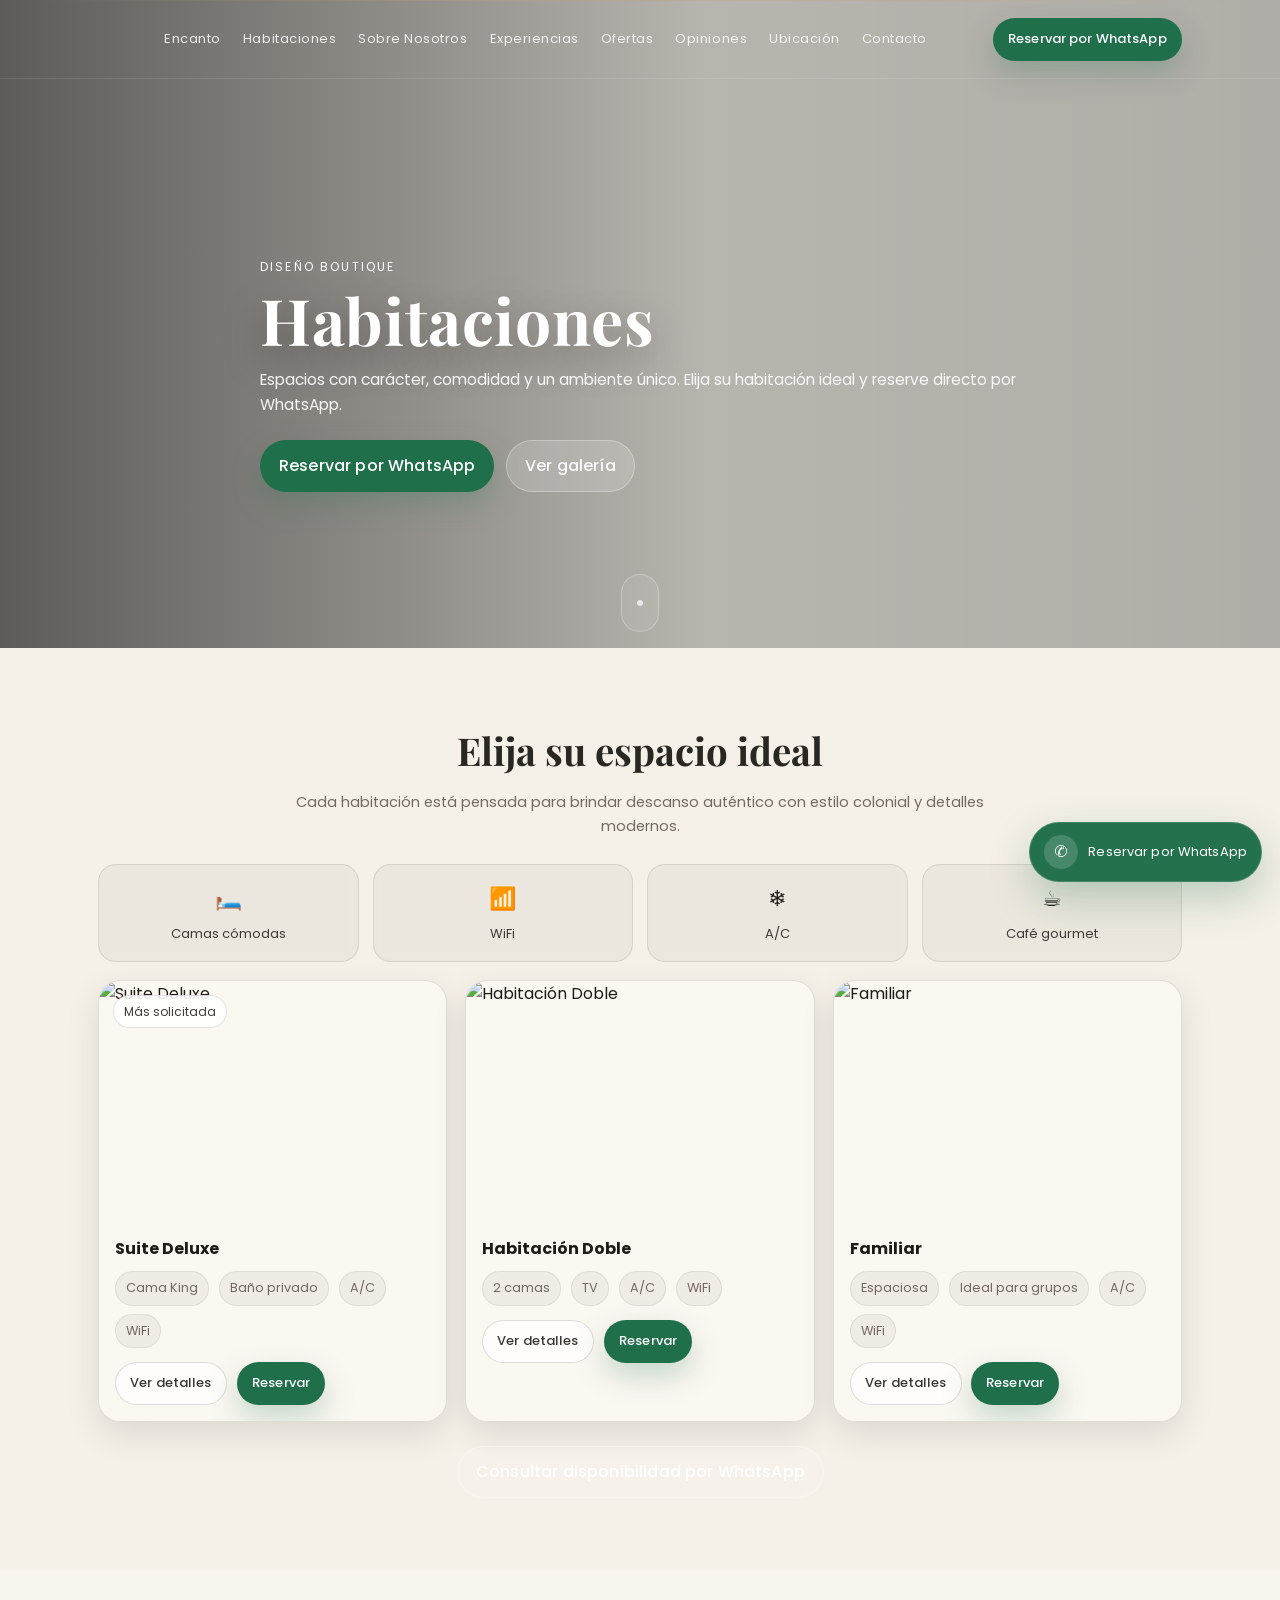
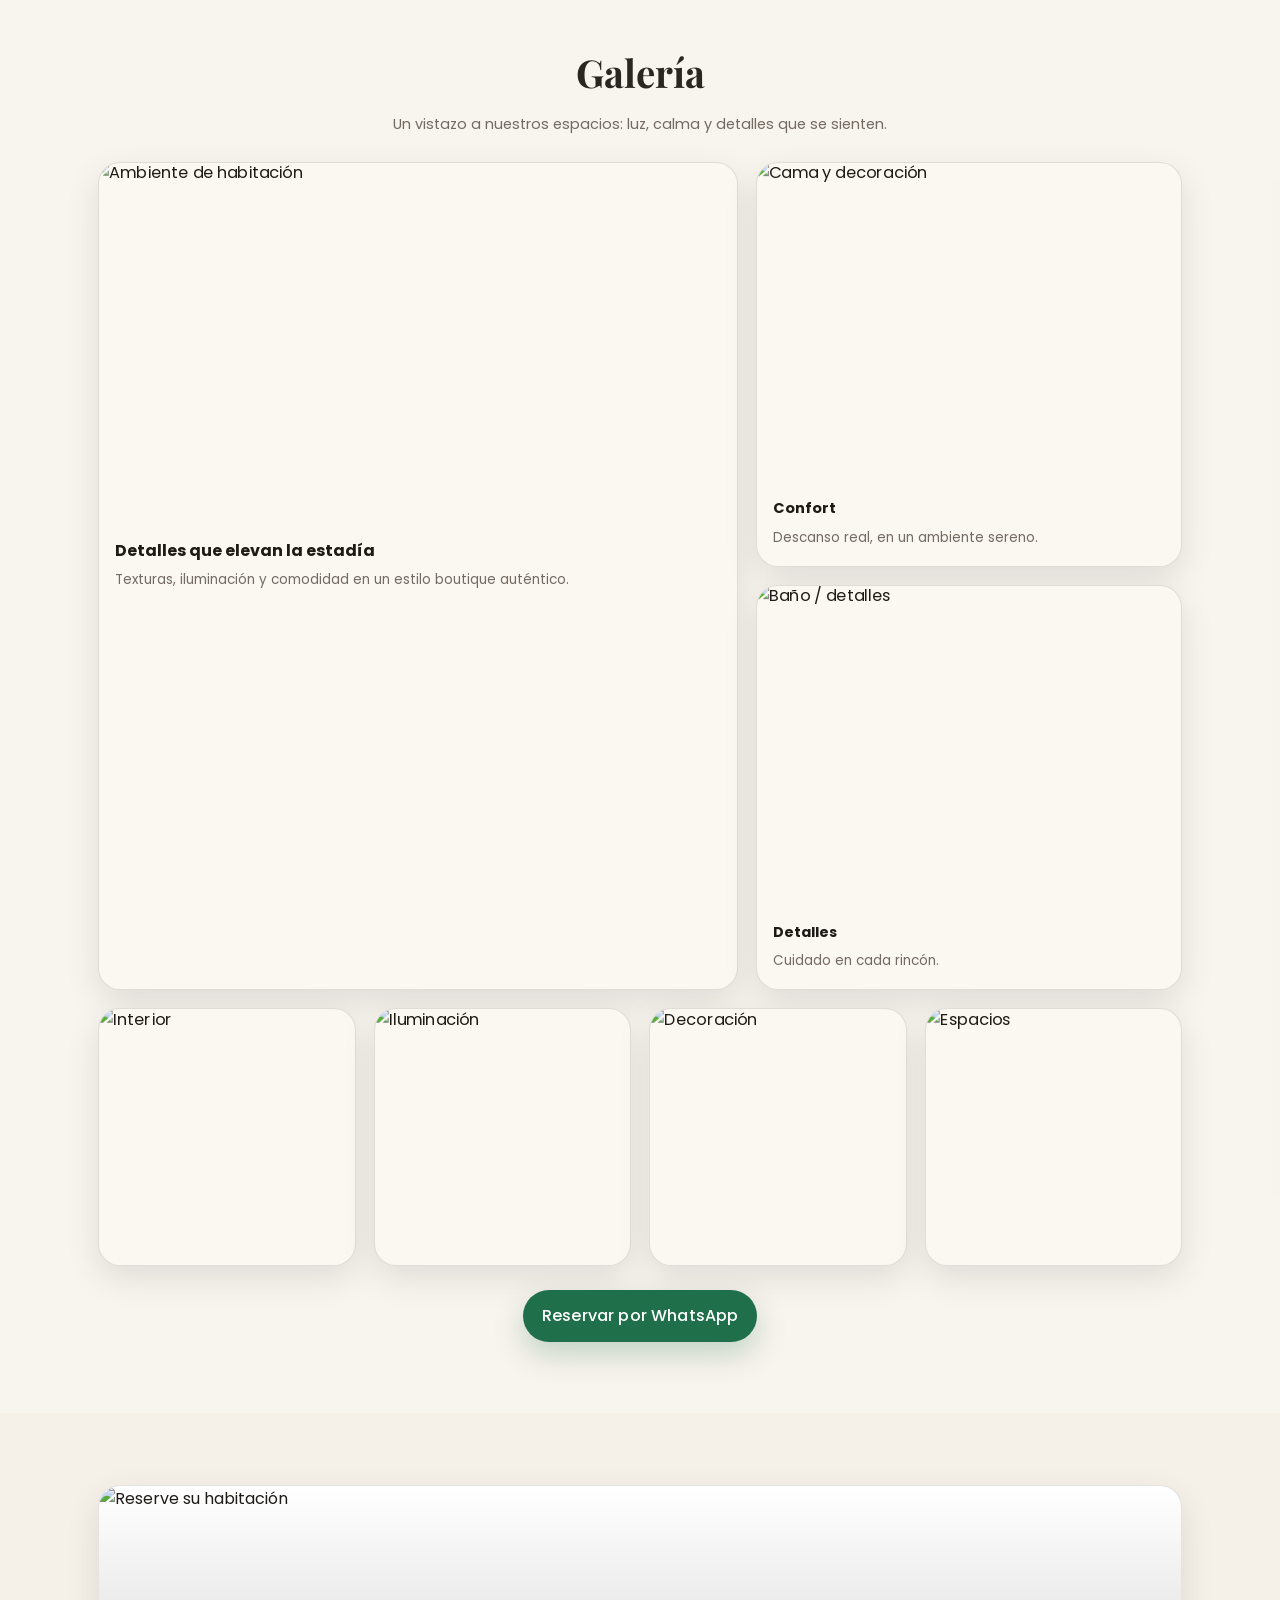
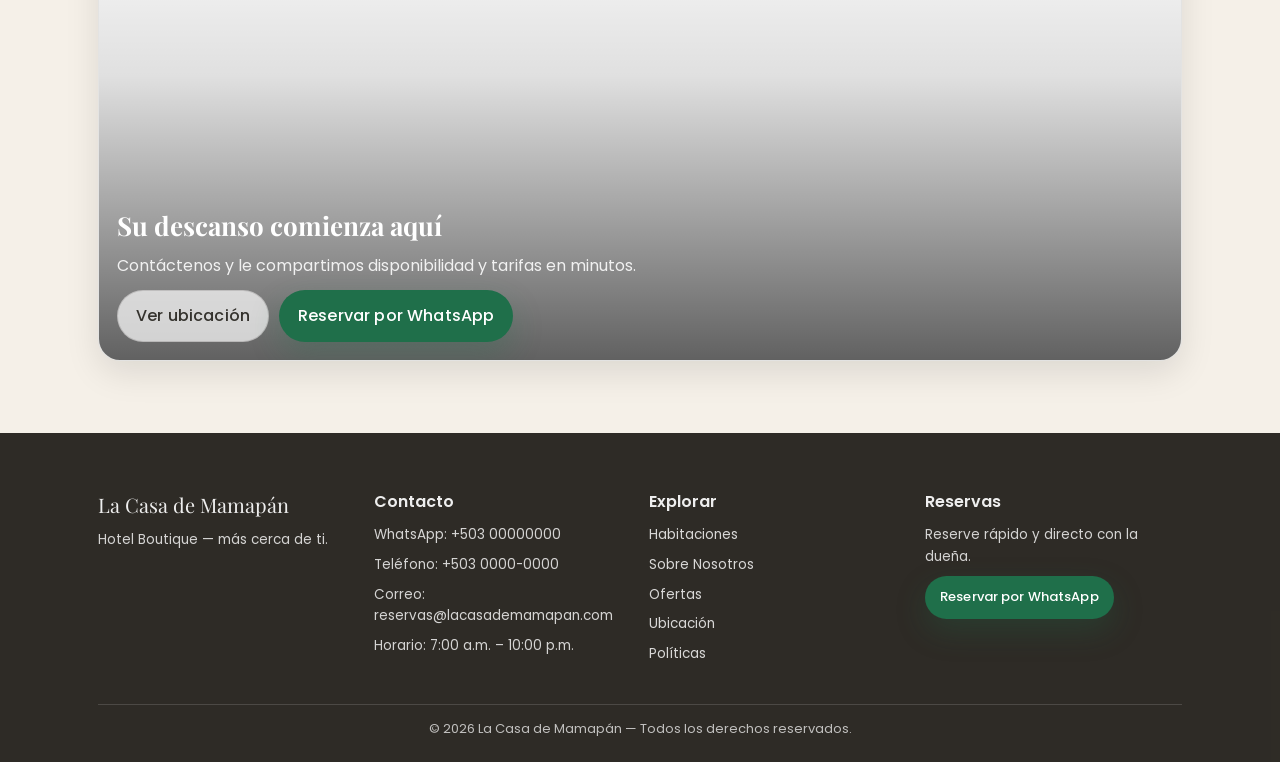
==== habitaciones.html @ 1a0cc0a5 "Add files via upload" ====
<!doctype html>
<html lang="es">
<head>
  <meta charset="UTF-8" />
  <meta name="viewport" content="width=device-width, initial-scale=1" />
  <meta name="theme-color" content="#F5F0E8" />

  <title>Habitaciones | La Casa de Mamapán</title>
  <meta name="description" content="Conozca nuestras habitaciones — diseño boutique, confort y estilo colonial en Ahuachapán. Reserve por WhatsApp." />

  <!-- Open Graph -->
  <meta property="og:title" content="Habitaciones | La Casa de Mamapán" />
  <meta property="og:description" content="Habitaciones boutique — confort, elegancia y calidez." />
  <meta property="og:image" content="assets/habitaciones/hero/rooms_hero_poster.webp" />

  <link rel="icon" href="assets/brand/brand_favicon.png" />
  <link rel="preconnect" href="https://fonts.googleapis.com" />
  <link rel="preconnect" href="https://fonts.gstatic.com" crossorigin />

  <link href="https://fonts.googleapis.com/css2?family=Playfair+Display:wght@500;600;700&family=Poppins:wght@300;400;500;600&display=swap" rel="stylesheet">
  <link rel="stylesheet" href="styles.css" />
</head>

<body>
  <div class="topline" aria-hidden="true"></div>

  <!-- Header -->
  <header class="header header--solid" id="siteHeader">
    <div class="container header__inner">
      <a class="brand" href="index.html#top" aria-label="Ir al inicio">
        <img src="assets/brand/Logo La casa de mamapán.jpg.jpeg" alt="La Casa de Mamapán" class="brand__logo brand__logo--dark" />
      </a>

      <nav class="nav" id="nav">
        <a href="index.html#encanto" class="nav__link">Encanto</a>
        <a href="habitaciones.html" class="nav__link">Habitaciones</a>
        <a href="nosotros.html" class="nav__link">Sobre Nosotros</a>
        <a href="index.html#experiencias" class="nav__link">Experiencias</a>
        <a href="index.html#ofertas" class="nav__link">Ofertas</a>
        <a href="index.html#opiniones" class="nav__link">Opiniones</a>
        <a href="index.html#ubicacion" class="nav__link">Ubicación</a>
        <a href="index.html#contacto" class="nav__link">Contacto</a>
      </nav>

      <div class="header__actions">
        <button class="iconbtn" id="menuBtn" aria-label="Abrir menú" aria-expanded="false" aria-controls="mobileMenu">
          <span></span><span></span><span></span>
        </button>

        <a class="btn btn--primary btn--sm header__cta" href="#" data-wa-context="Reserva desde Habitaciones">
          Reservar por WhatsApp
        </a>
      </div>
    </div>

    <!-- Mobile -->
    <div class="mobile" id="mobileMenu" aria-hidden="true">
      <div class="mobile__panel">
        <a href="index.html#encanto" class="mobile__link">Encanto</a>
        <a href="habitaciones.html" class="mobile__link">Habitaciones</a>
        <a href="nosotros.html" class="mobile__link">Sobre Nosotros</a>
        <a href="index.html#experiencias" class="mobile__link">Experiencias</a>
        <a href="index.html#ofertas" class="mobile__link">Ofertas</a>
        <a href="index.html#opiniones" class="mobile__link">Opiniones</a>
        <a href="index.html#ubicacion" class="mobile__link">Ubicación</a>
        <a href="index.html#contacto" class="mobile__link">Contacto</a>

        <a class="btn btn--primary mobile__cta" href="#" data-wa-context="Reserva desde menú móvil (Habitaciones)">
          Reservar por WhatsApp
        </a>
      </div>
    </div>
  </header>

  <main>
    <!-- HERO -->
    <section class="hero" style="min-height: 72vh; padding-top: 78px;">
      <div class="hero__media">
        <video class="hero__video" autoplay muted loop playsinline poster="assets/habitaciones/hero/rooms_hero_poster.webp">
          <source src="assets/habitaciones/hero/rooms_hero_video.mp4" type="video/mp4" />
        </video>
        <div class="hero__overlay"></div>
      </div>

      <div class="container hero__content">
        <p class="hero__eyebrow reveal">Diseño boutique</p>
        <h1 class="hero__title reveal" style="transition-delay:.06s">Habitaciones</h1>
        <p class="hero__subtitle reveal" style="transition-delay:.12s; max-width: 760px;">
          Espacios con carácter, comodidad y un ambiente único. Elija su habitación ideal y reserve directo por WhatsApp.
        </p>

        <div class="hero__cta reveal" style="transition-delay:.18s">
          <a class="btn btn--primary" href="#listado" data-wa-context="Reserva desde Hero (Habitaciones)">
            Reservar por WhatsApp
          </a>
          <a class="btn btn--ghost" href="#galeria">
            Ver galería
          </a>
        </div>
      </div>

      <a class="hero__scroll" href="#listado" aria-label="Bajar a listado">
        <span></span>
      </a>
    </section>

    <!-- RESUMEN + AMENITIES -->
    <section class="section" id="listado">
      <div class="container">
        <header class="section__head">
          <h2 class="section__title reveal">Elija su espacio ideal</h2>
          <p class="section__subtitle reveal" style="transition-delay:.06s;">
            Cada habitación está pensada para brindar descanso auténtico con estilo colonial y detalles modernos.
          </p>
        </header>

        <div class="icons reveal" style="transition-delay:.12s; grid-template-columns: repeat(4, minmax(0,1fr));">
          <div class="iconcard" style="background: rgba(30,27,22,.04); border-color: rgba(30,27,22,.10);">
            <div class="iconcard__icon">🛏️</div>
            <div class="iconcard__label" style="color: rgba(30,27,22,.85);">Camas cómodas</div>
          </div>
          <div class="iconcard" style="background: rgba(30,27,22,.04); border-color: rgba(30,27,22,.10);">
            <div class="iconcard__icon">📶</div>
            <div class="iconcard__label" style="color: rgba(30,27,22,.85);">WiFi</div>
          </div>
          <div class="iconcard" style="background: rgba(30,27,22,.04); border-color: rgba(30,27,22,.10);">
            <div class="iconcard__icon">❄️</div>
            <div class="iconcard__label" style="color: rgba(30,27,22,.85);">A/C</div>
          </div>
          <div class="iconcard" style="background: rgba(30,27,22,.04); border-color: rgba(30,27,22,.10);">
            <div class="iconcard__icon">☕</div>
            <div class="iconcard__label" style="color: rgba(30,27,22,.85);">Café gourmet</div>
          </div>
        </div>

        <!-- Cards de habitaciones -->
        <div class="grid grid--3" style="margin-top:18px;">
          <article class="room reveal">
            <div class="room__media">
              <img src="assets/habitaciones/rooms/suite_deluxe_cover.webp" alt="Suite Deluxe" loading="lazy" />
              <span class="badge">Más solicitada</span>
            </div>
            <div class="room__body">
              <h3 class="room__title">Suite Deluxe</h3>
              <ul class="room__meta">
                <li>Cama King</li>
                <li>Baño privado</li>
                <li>A/C</li>
                <li>WiFi</li>
              </ul>
              <div class="room__actions">
                <a class="btn btn--outline btn--sm" href="habitacion-suite.html">Ver detalles</a>
                <a class="btn btn--primary btn--sm" href="#"
                   data-wa-room="Suite Deluxe"
                   data-wa-context="Reserva Suite Deluxe desde Habitaciones">
                  Reservar
                </a>
              </div>
            </div>
          </article>

          <article class="room reveal" style="transition-delay:.06s;">
            <div class="room__media">
              <img src="assets/habitaciones/rooms/habitacion_doble_cover.webp" alt="Habitación Doble" loading="lazy" />
            </div>
            <div class="room__body">
              <h3 class="room__title">Habitación Doble</h3>
              <ul class="room__meta">
                <li>2 camas</li>
                <li>TV</li>
                <li>A/C</li>
                <li>WiFi</li>
              </ul>
              <div class="room__actions">
                <a class="btn btn--outline btn--sm" href="habitacion-doble.html">Ver detalles</a>
                <a class="btn btn--primary btn--sm" href="#"
                   data-wa-room="Habitación Doble"
                   data-wa-context="Reserva Habitación Doble desde Habitaciones">
                  Reservar
                </a>
              </div>
            </div>
          </article>

          <article class="room reveal" style="transition-delay:.12s;">
            <div class="room__media">
              <img src="assets/habitaciones/rooms/familiar_cover.webp" alt="Familiar" loading="lazy" />
            </div>
            <div class="room__body">
              <h3 class="room__title">Familiar</h3>
              <ul class="room__meta">
                <li>Espaciosa</li>
                <li>Ideal para grupos</li>
                <li>A/C</li>
                <li>WiFi</li>
              </ul>
              <div class="room__actions">
                <a class="btn btn--outline btn--sm" href="habitacion-familiar.html">Ver detalles</a>
                <a class="btn btn--primary btn--sm" href="#"
                   data-wa-room="Familiar"
                   data-wa-context="Reserva Familiar desde Habitaciones">
                  Reservar
                </a>
              </div>
            </div>
          </article>
        </div>

        <div class="center mt-24 reveal">
          <a class="btn btn--ghost" href="#" data-wa-context="Consulta general de habitaciones">
            Consultar disponibilidad por WhatsApp
          </a>
        </div>
      </div>
    </section>

    <!-- GALERÍA PREMIUM (grid editorial) -->
    <section class="section section--soft" id="galeria">
      <div class="container">
        <header class="section__head">
          <h2 class="section__title reveal">Galería</h2>
          <p class="section__subtitle reveal" style="transition-delay:.06s;">
            Un vistazo a nuestros espacios: luz, calma y detalles que se sienten.
          </p>
        </header>

        <!-- Grid tipo editorial (sin tocar styles.css; inline) -->
        <div class="grid reveal" style="transition-delay:.12s; grid-template-columns: 1.2fr .8fr; gap: 18px;">
          <!-- Imagen grande -->
          <article class="card" style="box-shadow: var(--shadow2);">
            <div class="card__media" style="aspect-ratio: 16/9;">
              <img src="assets/habitaciones/gallery/rooms_gallery_01.webp" alt="Ambiente de habitación" loading="lazy" />
            </div>
            <div class="card__body">
              <h3 class="card__title" style="margin:0;">Detalles que elevan la estadía</h3>
              <p class="card__text" style="margin:6px 0 0;">
                Texturas, iluminación y comodidad en un estilo boutique auténtico.
              </p>
            </div>
          </article>

          <!-- Columna derecha: 2 imágenes -->
          <div class="grid" style="grid-template-columns: 1fr; gap: 18px;">
            <article class="card" style="box-shadow: var(--shadow2);">
              <div class="card__media" style="aspect-ratio: 4/3;">
                <img src="assets/habitaciones/gallery/rooms_gallery_02.webp" alt="Cama y decoración" loading="lazy" />
              </div>
              <div class="card__body">
                <h3 class="card__title" style="margin:0; font-size:14.5px;">Confort</h3>
                <p class="card__text" style="margin:6px 0 0;">Descanso real, en un ambiente sereno.</p>
              </div>
            </article>

            <article class="card" style="box-shadow: var(--shadow2);">
              <div class="card__media" style="aspect-ratio: 4/3;">
                <img src="assets/habitaciones/gallery/rooms_gallery_03.webp" alt="Baño / detalles" loading="lazy" />
              </div>
              <div class="card__body">
                <h3 class="card__title" style="margin:0; font-size:14.5px;">Detalles</h3>
                <p class="card__text" style="margin:6px 0 0;">Cuidado en cada rincón.</p>
              </div>
            </article>
          </div>
        </div>

        <!-- Segunda fila (4 imágenes) -->
        <div class="grid reveal" style="transition-delay:.18s; margin-top: 18px; grid-template-columns: repeat(4, minmax(0,1fr)); gap: 18px;">
          <article class="card" style="box-shadow: var(--shadow2);">
            <div class="card__media" style="aspect-ratio: 1/1;">
              <img src="assets/habitaciones/gallery/rooms_gallery_04.webp" alt="Interior" loading="lazy" />
            </div>
          </article>
          <article class="card" style="box-shadow: var(--shadow2);">
            <div class="card__media" style="aspect-ratio: 1/1;">
              <img src="assets/habitaciones/gallery/rooms_gallery_05.webp" alt="Iluminación" loading="lazy" />
            </div>
          </article>
          <article class="card" style="box-shadow: var(--shadow2);">
            <div class="card__media" style="aspect-ratio: 1/1;">
              <img src="assets/habitaciones/gallery/rooms_gallery_06.webp" alt="Decoración" loading="lazy" />
            </div>
          </article>
          <article class="card" style="box-shadow: var(--shadow2);">
            <div class="card__media" style="aspect-ratio: 1/1;">
              <img src="assets/habitaciones/gallery/rooms_gallery_07.webp" alt="Espacios" loading="lazy" />
            </div>
          </article>
        </div>

        <div class="center mt-24 reveal">
          <a class="btn btn--primary" href="#" data-wa-context="Reserva desde Galería Habitaciones">
            Reservar por WhatsApp
          </a>
        </div>
      </div>
    </section>

    <!-- CTA final (banner estilo offer) -->
    <section class="section" id="cta">
      <div class="container">
        <div class="offer reveal">
          <div class="offer__media" style="aspect-ratio: 16/7;">
            <img src="assets/habitaciones/banner/rooms_cta_banner.webp" alt="Reserve su habitación" loading="lazy" />
          </div>
          <div class="offer__content">
            <h3 class="offer__title">Su descanso comienza aquí</h3>
            <p class="offer__text">Contáctenos y le compartimos disponibilidad y tarifas en minutos.</p>
            <div class="offer__actions">
              <a class="btn btn--outline" href="index.html#ubicacion">Ver ubicación</a>
              <a class="btn btn--primary" href="#" data-wa-context="Reserva desde CTA final Habitaciones">
                Reservar por WhatsApp
              </a>
            </div>
          </div>
        </div>
      </div>
    </section>

    <!-- Footer -->
    <section class="section section--footer" id="contacto">
      <div class="container footer">
        <div class="footer__col">
          <div class="footer__brand">La Casa de Mamapán</div>
          <p class="footer__text">Hotel Boutique — más cerca de ti.</p>
        </div>

        <div class="footer__col">
          <div class="footer__title">Contacto</div>
          <p class="footer__text">WhatsApp: <span class="mono" id="waDisplay">+503 0000-0000</span></p>
          <p class="footer__text">Teléfono: <span class="mono">+503 0000-0000</span></p>
          <p class="footer__text">Correo: <span class="mono">reservas@lacasademamapan.com</span></p>
          <p class="footer__text">Horario: 7:00 a.m. – 10:00 p.m.</p>
        </div>

        <div class="footer__col">
          <div class="footer__title">Explorar</div>
          <a class="footer__link" href="habitaciones.html">Habitaciones</a>
          <a class="footer__link" href="nosotros.html">Sobre Nosotros</a>
          <a class="footer__link" href="index.html#ofertas">Ofertas</a>
          <a class="footer__link" href="index.html#ubicacion">Ubicación</a>
          <a class="footer__link" href="#">Políticas</a>
        </div>

        <div class="footer__col">
          <div class="footer__title">Reservas</div>
          <p class="footer__text">Reserve rápido y directo con la dueña.</p>
          <a class="btn btn--primary btn--sm" href="#" data-wa-context="Reserva desde Footer Habitaciones">Reservar por WhatsApp</a>
        </div>

        <div class="footer__bottom">
          <span>© <span id="year"></span> La Casa de Mamapán — Todos los derechos reservados.</span>
        </div>
      </div>
    </section>
  </main>

  <!-- Floating WhatsApp -->
  <a class="wa-float" href="#" id="waFloat" aria-label="Contactar por WhatsApp" data-wa-context="Botón flotante (Habitaciones)">
    <span class="wa-float__icon" aria-hidden="true">✆</span>
    <span class="wa-float__tip">Reservar por WhatsApp</span>
  </a>

  <script src="main.js" defer></script>
</body>
</html>
---- styles.css ----
:root{
  --ivory:#F5F0E8;
  --ink:#1E1B16;
  --muted:#6B6258;

  --green:#1F6F4A;
  --green2:#195C3E;

  --gold:#C8A46A;

  --card:#FBF8F2;
  --border: rgba(30,27,22,.12);

  --shadow: 0 18px 50px rgba(0,0,0,.12);
  --shadow2: 0 12px 34px rgba(0,0,0,.10);

  --radius:18px;
  --radius2:22px;

  --container: 1120px;
}

*{box-sizing:border-box}
html{scroll-behavior:smooth}
body{
  margin:0;
  font-family:"Poppins", system-ui, -apple-system, Segoe UI, Roboto, Arial, sans-serif;
  color:var(--ink);
  background: var(--ivory);
  line-height:1.6;
}

img{max-width:100%; display:block}
a{color:inherit; text-decoration:none}
ul{margin:0; padding:0}
.mono{font-variant-numeric: tabular-nums}

.container{
  max-width: var(--container);
  padding: 0 18px;
  margin: 0 auto;
}

.topline{
  position:fixed; top:0; left:0; right:0;
  height:1px;
  background: linear-gradient(90deg, transparent, rgba(200,164,106,.7), transparent);
  z-index: 1000;
  opacity:.9;
}

/* Header */
.header{
  position:fixed;
  top:0; left:0; right:0;
  z-index: 999;
  transition: background .25s ease, box-shadow .25s ease, border-color .25s ease;
  border-bottom: 1px solid rgba(255,255,255,.10);
}
.header--solid{
  background: rgba(245,240,232,.92);
  backdrop-filter: blur(10px);
  border-bottom: 1px solid rgba(30,27,22,.10);
  box-shadow: 0 10px 34px rgba(0,0,0,.06);
}
.header__inner{
  height: 78px;
  display:flex;
  align-items:center;
  justify-content:space-between;
  gap: 14px;
}

.brand{display:flex; align-items:center; gap:10px}
.brand__logo{height:34px; width:auto}
.brand__logo--dark{display:none}
.header--solid .brand__logo--light{display:none}
.header--solid .brand__logo--dark{display:block}

.nav{
  display:flex;
  gap: 18px;
  align-items:center;
}
.nav__link{
  font-size: 13px;
  letter-spacing:.04em;
  color: rgba(255,255,255,.92);
  position:relative;
  padding: 8px 2px;
  transition: opacity .2s ease, color .2s ease;
  opacity:.92;
}
.header--solid .nav__link{color: rgba(30,27,22,.86)}
.nav__link:hover{opacity:1}
.nav__link::after{
  content:"";
  position:absolute;
  left:0; bottom:4px;
  height:1px; width:0%;
  background: rgba(200,164,106,.9);
  transition: width .22s ease;
}
.nav__link:hover::after{width:100%}

.header__actions{
  display:flex;
  align-items:center;
  gap: 10px;
}
.header__cta{display:inline-flex}
.iconbtn{
  width:44px; height:44px;
  border-radius: 12px;
  border: 1px solid rgba(255,255,255,.20);
  background: rgba(255,255,255,.10);
  display:none;
  cursor:pointer;
  position:relative;
}
.header--solid .iconbtn{
  border:1px solid rgba(30,27,22,.12);
  background: rgba(255,255,255,.60);
}
.iconbtn span{
  position:absolute; left:12px; right:12px;
  height:2px;
  background: rgba(255,255,255,.92);
  border-radius: 99px;
}
.header--solid .iconbtn span{background: rgba(30,27,22,.80)}
.iconbtn span:nth-child(1){top:14px}
.iconbtn span:nth-child(2){top:21px}
.iconbtn span:nth-child(3){top:28px}

/* Mobile menu */
.mobile{
  display:none;
}
.mobile--open{
  display:block;
}
.mobile__panel{
  background: rgba(245,240,232,.97);
  border-top: 1px solid rgba(30,27,22,.10);
  padding: 14px 18px 18px;
}
.mobile__link{
  display:block;
  padding: 12px 0;
  border-bottom: 1px solid rgba(30,27,22,.08);
  color: rgba(30,27,22,.88);
}
.mobile__cta{margin-top: 14px; width:100%; justify-content:center}

/* Buttons */
.btn{
  display:inline-flex;
  align-items:center;
  justify-content:center;
  gap:10px;
  border-radius: 999px;
  padding: 12px 18px;
  font-weight: 500;
  letter-spacing:.01em;
  border: 1px solid transparent;
  transition: transform .12s ease, background .18s ease, border-color .18s ease, box-shadow .18s ease, color .18s ease;
  cursor:pointer;
  user-select:none;
  will-change: transform;
}
.btn:active{transform: translateY(1px)}
.btn--sm{padding: 10px 14px; font-size: 13px}

.btn--primary{
  background: var(--green);
  color: #fff;
  box-shadow: 0 12px 30px rgba(31,111,74,.25);
}
.btn--primary:hover{background: var(--green2)}
.btn--ghost{
  background: rgba(255,255,255,.16);
  border-color: rgba(255,255,255,.30);
  color: rgba(255,255,255,.96);
}
.btn--ghost:hover{background: rgba(255,255,255,.22)}
.btn--ghost-light{
  background: rgba(255,255,255,.14);
  border-color: rgba(255,255,255,.26);
  color: rgba(255,255,255,.96);
}
.btn--outline{
  background: rgba(255,255,255,.70);
  border-color: rgba(30,27,22,.14);
  color: rgba(30,27,22,.88);
}
.btn--outline:hover{background: rgba(255,255,255,.86)}

/* Hero */
.hero{
  position:relative;
  min-height: 92vh;
  display:flex;
  align-items:center;
  padding-top: 78px;
  overflow:hidden;
}
.hero__media{
  position:absolute; inset:0;
}
.hero__video{
  width:100%;
  height:100%;
  object-fit:cover;
  filter:saturate(1.02) contrast(1.02);
}
.hero__overlay{
  position:absolute; inset:0;
  background: linear-gradient(90deg, rgba(0,0,0,.62), rgba(0,0,0,.25) 55%, rgba(0,0,0,.28));
}
.hero__content{
  position:relative;
  color:#fff;
  padding: 70px 0 48px;
}
.hero__eyebrow{
  margin:0 0 10px;
  letter-spacing:.18em;
  text-transform: uppercase;
  font-size: 12px;
  opacity:.92;
}
.hero__title{
  font-family: "Playfair Display", serif;
  margin:0 0 14px;
  font-size: clamp(40px, 5vw, 64px);
  letter-spacing:.01em;
  line-height:1.06;
  text-shadow: 0 14px 40px rgba(0,0,0,.35);
}
.hero__subtitle{
  margin:0 0 22px;
  font-size: 15.5px;
  max-width: 560px;
  color: rgba(255,255,255,.92);
}
.hero__cta{display:flex; gap: 12px; flex-wrap:wrap}

.hero__scroll{
  position:absolute;
  left: 50%;
  bottom: 16px;
  transform: translateX(-50%);
  width: 38px;
  height: 58px;
  border-radius: 999px;
  border: 1px solid rgba(255,255,255,.26);
  background: rgba(255,255,255,.08);
  display:grid;
  place-items:center;
}
.hero__scroll span{
  width: 6px; height: 6px;
  border-radius: 999px;
  background: rgba(255,255,255,.70);
  animation: dot 1.6s ease-in-out infinite;
}
@keyframes dot{
  0%{transform: translateY(-10px); opacity:.25}
  40%{opacity:1}
  100%{transform: translateY(10px); opacity:.25}
}

/* Sections */
.section{padding: 72px 0}
.section--soft{background: rgba(255,255,255,.24)}
.section__head{margin-bottom: 26px; text-align:center}
.section__title{
  font-family:"Playfair Display", serif;
  margin:0;
  font-size: clamp(28px, 3vw, 40px);
  color: rgba(30,27,22,.95);
}
.section__subtitle{
  margin: 10px auto 0;
  max-width: 720px;
  color: rgba(107,98,88,.95);
  font-size: 14.5px;
}
.section--image{
  position:relative;
  background: var(--bg) center/cover no-repeat;
}
.section__veil{
  position:absolute; inset:0;
  background: linear-gradient(90deg, rgba(0,0,0,.60), rgba(0,0,0,.30) 55%, rgba(0,0,0,.45));
}
.section--image .container{position:relative}
.section__head--onimage{margin-bottom: 22px}
.section__title--light{color: rgba(255,255,255,.96)}
.section__subtitle--light{color: rgba(255,255,255,.86)}

.grid{
  display:grid;
  gap: 18px;
}
.grid--3{grid-template-columns: repeat(3, minmax(0,1fr))}

/* Cards */
.card{
  background: var(--card);
  border: 1px solid var(--border);
  border-radius: var(--radius2);
  overflow:hidden;
  box-shadow: var(--shadow2);
  transition: transform .18s ease, box-shadow .18s ease;
}
.card:hover{
  transform: translateY(-3px);
  box-shadow: var(--shadow);
}
.card__media{aspect-ratio: 16/10; overflow:hidden}
.card__media img{width:100%; height:100%; object-fit:cover; transform: scale(1.02)}
.card__body{padding: 16px 16px 18px}
.card__title{margin: 2px 0 6px; font-size: 16px}
.card__text{margin:0 0 12px; color: rgba(107,98,88,.95); font-size: 13.5px}
.card__link{
  font-size: 13px;
  color: rgba(31,111,74,.95);
  display:inline-flex;
  gap:6px;
  align-items:center;
}
.card__link span{transition: transform .16s ease}
.card__link:hover span{transform: translateX(3px)}

/* Rooms */
.room{
  background: var(--card);
  border: 1px solid var(--border);
  border-radius: var(--radius2);
  overflow:hidden;
  box-shadow: var(--shadow2);
  transition: transform .18s ease, box-shadow .18s ease;
}
.room:hover{transform: translateY(-3px); box-shadow: var(--shadow)}
.room__media{position:relative; aspect-ratio: 16/11; overflow:hidden}
.room__media img{width:100%; height:100%; object-fit:cover}
.badge{
  position:absolute;
  top: 14px; left: 14px;
  background: rgba(255,255,255,.88);
  border: 1px solid rgba(30,27,22,.12);
  color: rgba(30,27,22,.86);
  padding: 6px 10px;
  border-radius: 999px;
  font-size: 12px;
}
.room__body{padding: 16px}
.room__title{
  margin: 0 0 10px;
  font-size: 16px;
}
.room__meta{
  list-style:none;
  display:flex;
  flex-wrap:wrap;
  gap: 8px 10px;
  margin-bottom: 14px;
  color: rgba(107,98,88,.95);
  font-size: 12.8px;
}
.room__meta li{
  background: rgba(30,27,22,.05);
  border: 1px solid rgba(30,27,22,.08);
  padding: 6px 10px;
  border-radius: 999px;
}
.room__actions{display:flex; gap:10px; flex-wrap:wrap}

/* Icons section */
.icons{
  display:grid;
  grid-template-columns: repeat(4, minmax(0,1fr));
  gap: 14px;
  margin-top: 18px;
}
.iconcard{
  background: rgba(255,255,255,.10);
  border: 1px solid rgba(255,255,255,.20);
  border-radius: 18px;
  padding: 16px 14px;
  text-align:center;
  backdrop-filter: blur(4px);
}
.iconcard__icon{font-size: 22px; margin-bottom: 8px}
.iconcard__label{color: rgba(255,255,255,.90); font-size: 13px}

/* Offer banner */
.offer{
  position:relative;
  border-radius: var(--radius2);
  overflow:hidden;
  border: 1px solid rgba(30,27,22,.12);
  box-shadow: var(--shadow2);
  background: #fff;
}
.offer__media{aspect-ratio: 16/6}
.offer__media img{width:100%; height:100%; object-fit:cover}
.offer__content{
  position:absolute;
  inset:0;
  display:flex;
  flex-direction:column;
  justify-content:flex-end;
  padding: 18px;
  background: linear-gradient(0deg, rgba(0,0,0,.62), rgba(0,0,0,.12) 60%, rgba(0,0,0,0));
}
.offer__title{
  margin:0 0 6px;
  color:#fff;
  font-family:"Playfair Display", serif;
  font-size: 26px;
}
.offer__text{margin:0 0 12px; color: rgba(255,255,255,.88); max-width: 560px}
.offer__actions{display:flex; gap:10px; flex-wrap:wrap}

/* Reviews */
.review{
  background: var(--card);
  border: 1px solid var(--border);
  border-radius: var(--radius2);
  padding: 16px;
  box-shadow: var(--shadow2);
}
.review__head{
  display:flex;
  gap: 12px;
  align-items:center;
  margin-bottom: 10px;
}
.review__avatar{
  width: 44px;
  height: 44px;
  border-radius: 999px;
  object-fit:cover;
  border: 1px solid rgba(30,27,22,.12);
}
.review__name{font-weight:600; font-size: 13.5px}
.review__stars{color: var(--gold); letter-spacing:.06em; font-size: 13px}
.review__text{margin:0; color: rgba(107,98,88,.95); font-size: 13.6px}

/* Location */
.location{
  display:grid;
  grid-template-columns: 1.2fr .8fr;
  gap: 18px;
  align-items:stretch;
}
.location__map{
  border-radius: var(--radius2);
  overflow:hidden;
  border: 1px solid rgba(30,27,22,.12);
  box-shadow: var(--shadow2);
  min-height: 360px;
  background: #fff;
}
.location__map iframe{width:100%; height:100%; border:0}
.location__info{
  background: var(--card);
  border: 1px solid var(--border);
  border-radius: var(--radius2);
  padding: 18px;
  box-shadow: var(--shadow2);
}
.location__title{
  margin:0 0 8px;
  font-size: 18px;
  font-family:"Playfair Display", serif;
}
.location__text{margin:0 0 12px; color: rgba(107,98,88,.95)}
.location__list{
  list-style:none;
  display:grid;
  gap: 8px;
  margin-bottom: 14px;
  color: rgba(107,98,88,.95);
  font-size: 13.5px;
}
.location__list li{
  padding-left: 14px;
  position:relative;
}
.location__list li::before{
  content:"";
  position:absolute; left:0; top:.6em;
  width:6px; height:6px;
  border-radius:999px;
  background: rgba(31,111,74,.92);
}
.location__actions{display:flex; gap:10px; flex-wrap:wrap}

/* Footer */
.section--footer{
  padding: 56px 0 22px;
  background: rgba(30,27,22,.92);
  color: rgba(255,255,255,.92);
}
.footer{
  display:grid;
  grid-template-columns: repeat(4, minmax(0,1fr));
  gap: 18px;
}
.footer__brand{
  font-family:"Playfair Display", serif;
  font-size: 20px;
  margin-bottom: 8px;
}
.footer__title{
  font-weight:600;
  margin-bottom: 10px;
}
.footer__text{
  margin: 0 0 8px;
  color: rgba(255,255,255,.80);
  font-size: 13.5px;
}
.footer__link{
  display:block;
  margin: 0 0 8px;
  color: rgba(255,255,255,.82);
  font-size: 13.5px;
}
.footer__link:hover{color:#fff}
.footer__bottom{
  grid-column: 1 / -1;
  margin-top: 14px;
  padding-top: 14px;
  border-top: 1px solid rgba(255,255,255,.14);
  color: rgba(255,255,255,.70);
  font-size: 13px;
  text-align:center;
}

/* Utilities */
.center{text-align:center}
.mt-24{margin-top: 24px}

/* Reveal animation */
.reveal{
  opacity:0;
  transform: translateY(14px);
  transition: opacity .6s ease, transform .6s ease;
}
.reveal--in{
  opacity:1;
  transform: translateY(0);
}

/* WhatsApp floating */
.wa-float{
  position: fixed;
  right: 18px;
  bottom: 18px;
  display:flex;
  align-items:center;
  gap: 10px;
  z-index: 998;
  background: rgba(31,111,74,.98);
  color:#fff;
  padding: 12px 14px;
  border-radius: 999px;
  box-shadow: 0 16px 40px rgba(31,111,74,.28);
  border: 1px solid rgba(255,255,255,.14);
}
.wa-float__icon{
  width: 34px; height: 34px;
  border-radius: 999px;
  background: rgba(255,255,255,.16);
  display:grid;
  place-items:center;
  font-weight:600;
}
.wa-float__tip{font-size: 13px; letter-spacing:.01em}
.wa-float:hover{background: rgba(25,92,62,.98)}

/* Responsive */
@media (max-width: 980px){
  .nav{display:none}
  .iconbtn{display:inline-flex}
  .header__cta{display:none}
  .grid--3{grid-template-columns: repeat(2, minmax(0,1fr))}
  .icons{grid-template-columns: repeat(2, minmax(0,1fr))}
  .footer{grid-template-columns: repeat(2, minmax(0,1fr))}
  .location{grid-template-columns: 1fr}
  .hero{min-height: 86vh}
}
@media (max-width: 560px){
  .grid--3{grid-template-columns: 1fr}
  .offer__media{aspect-ratio: 16/9}
  .offer__title{font-size: 22px}
  .wa-float__tip{display:none}
  .hero__subtitle{max-width: 92%}
  .footer{grid-template-columns: 1fr}
}
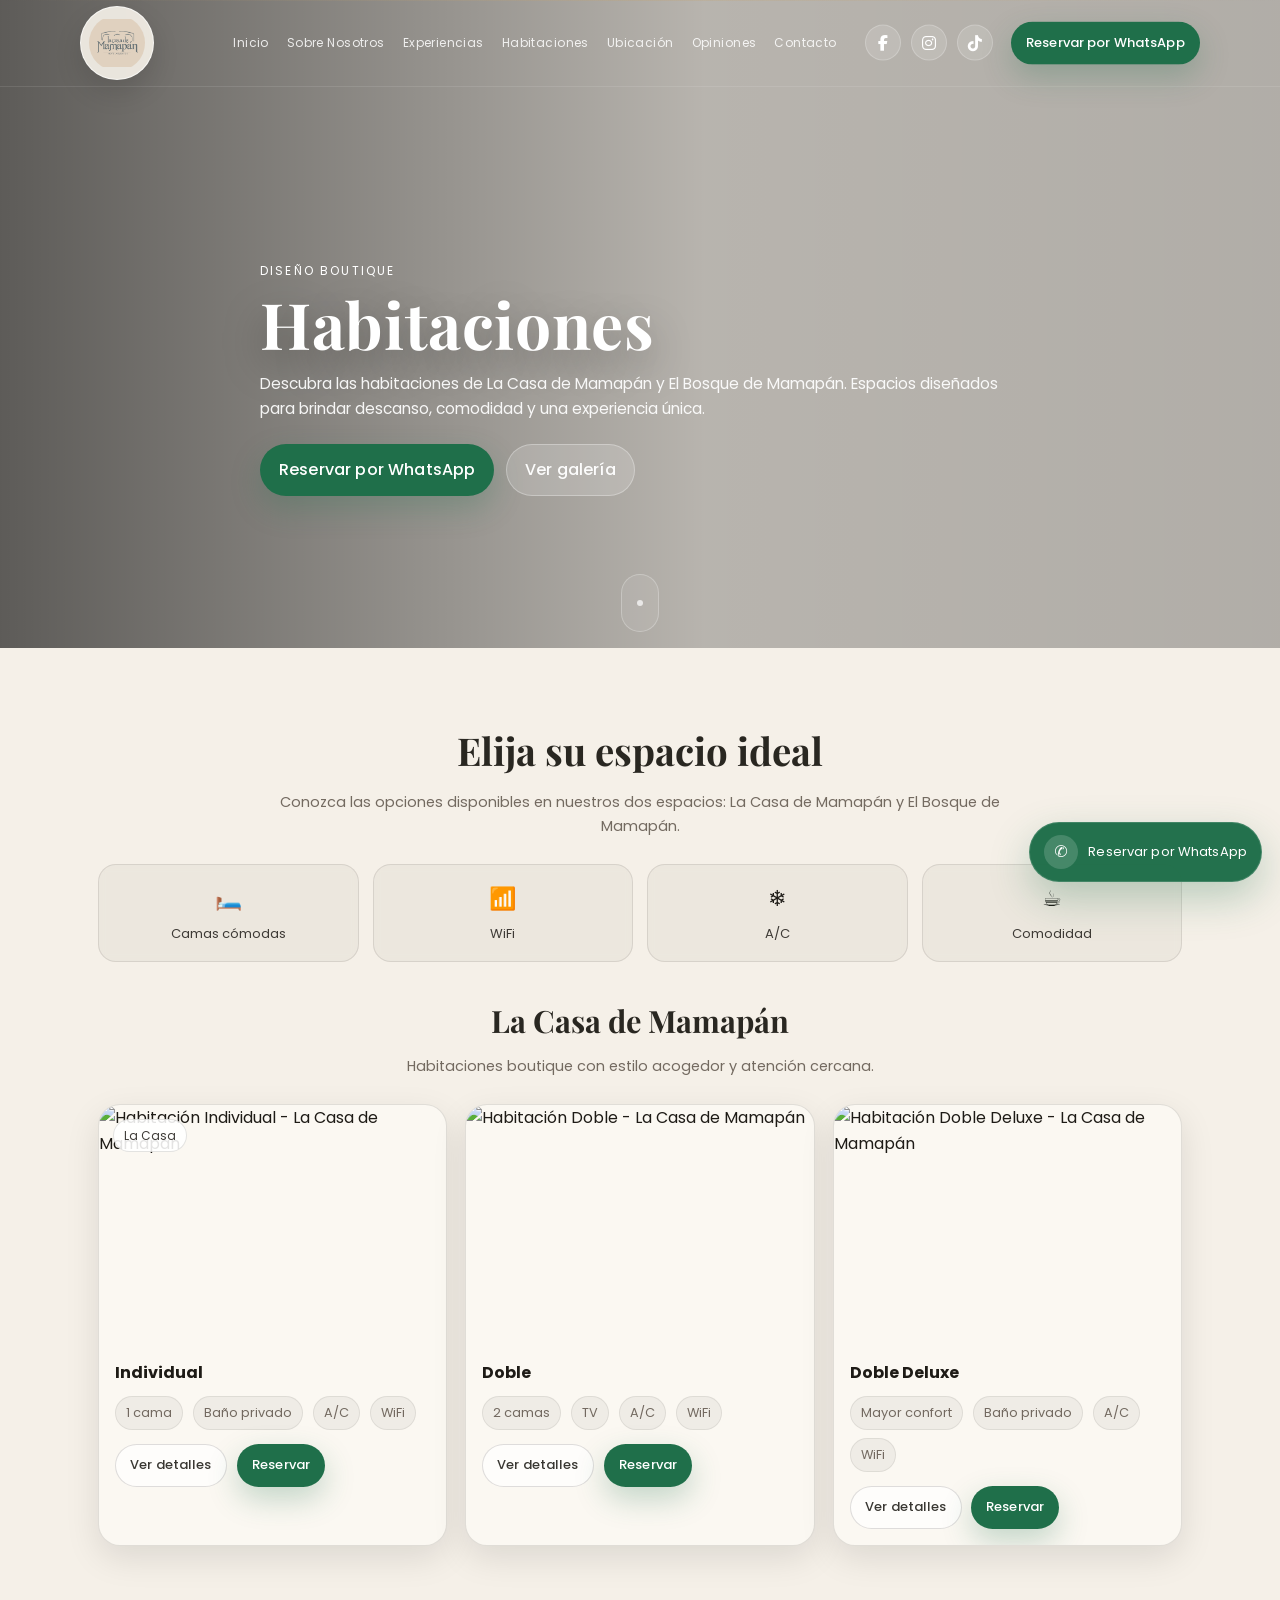
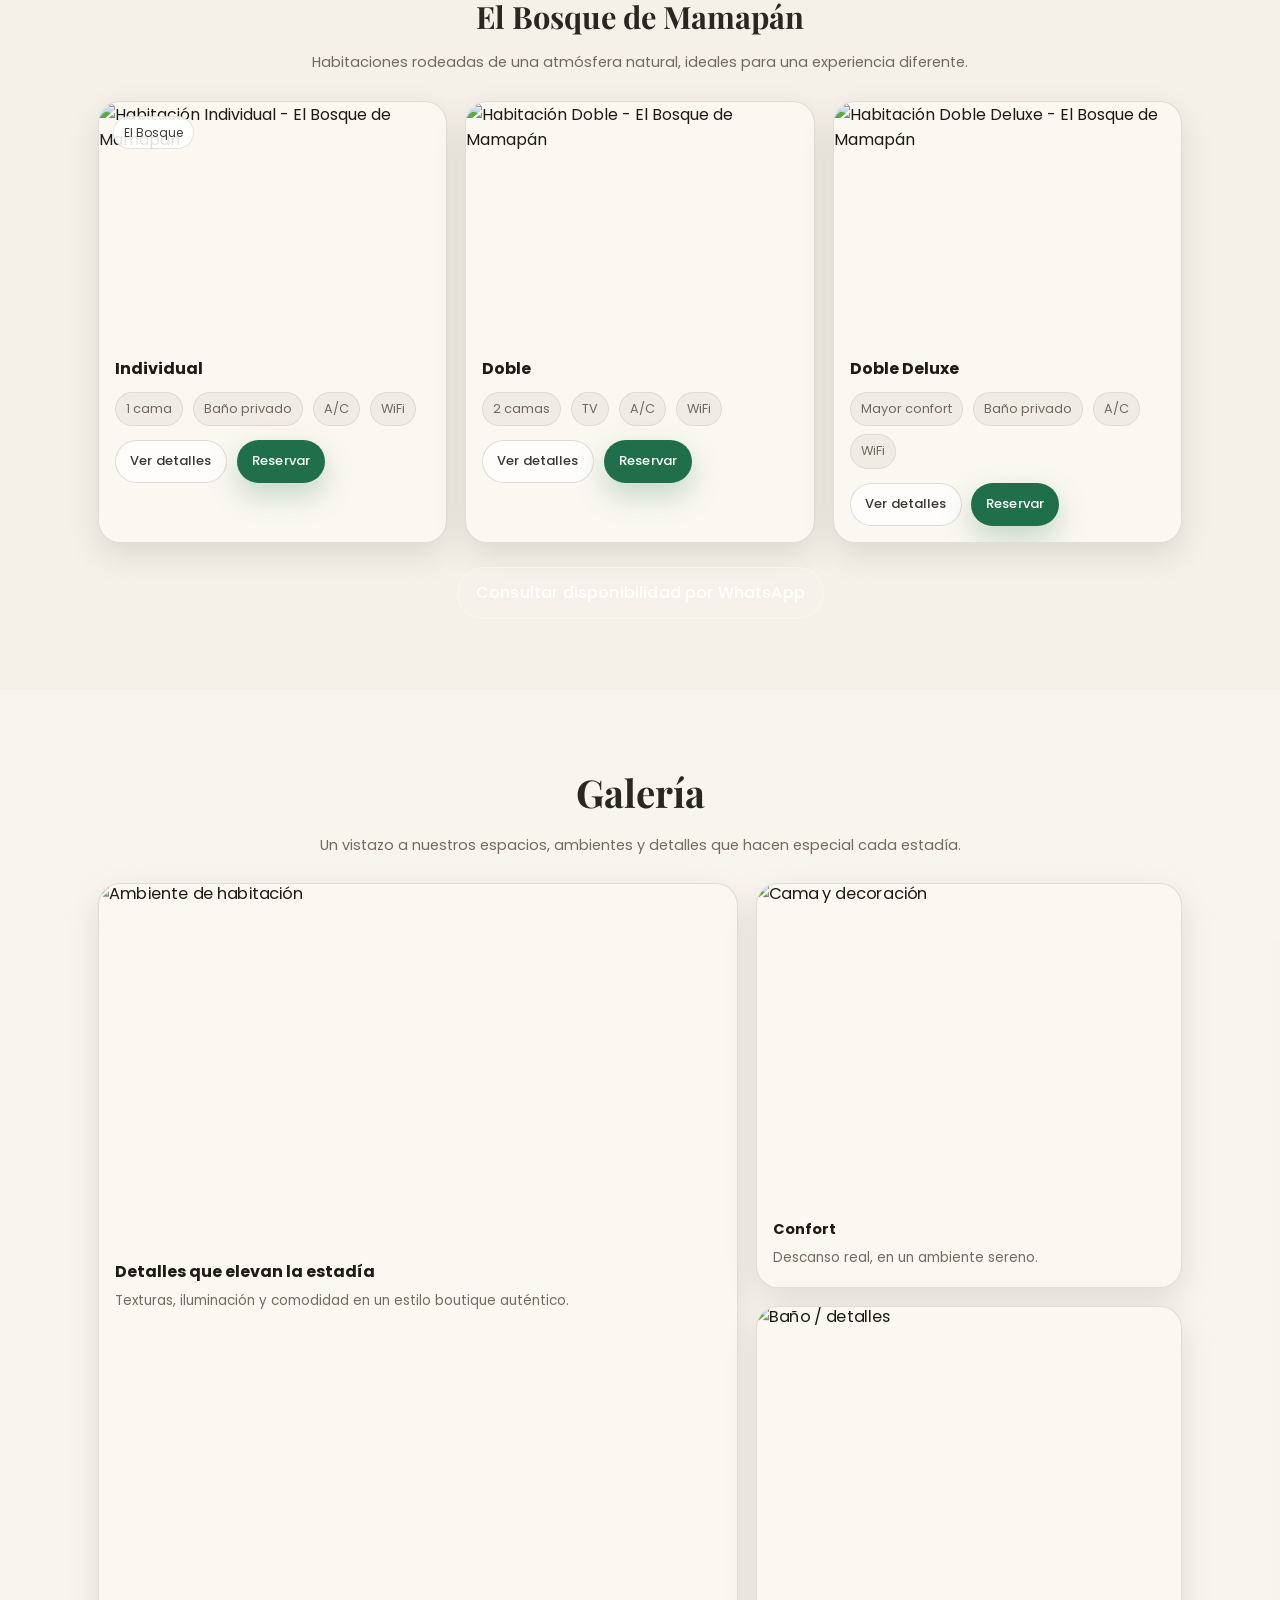
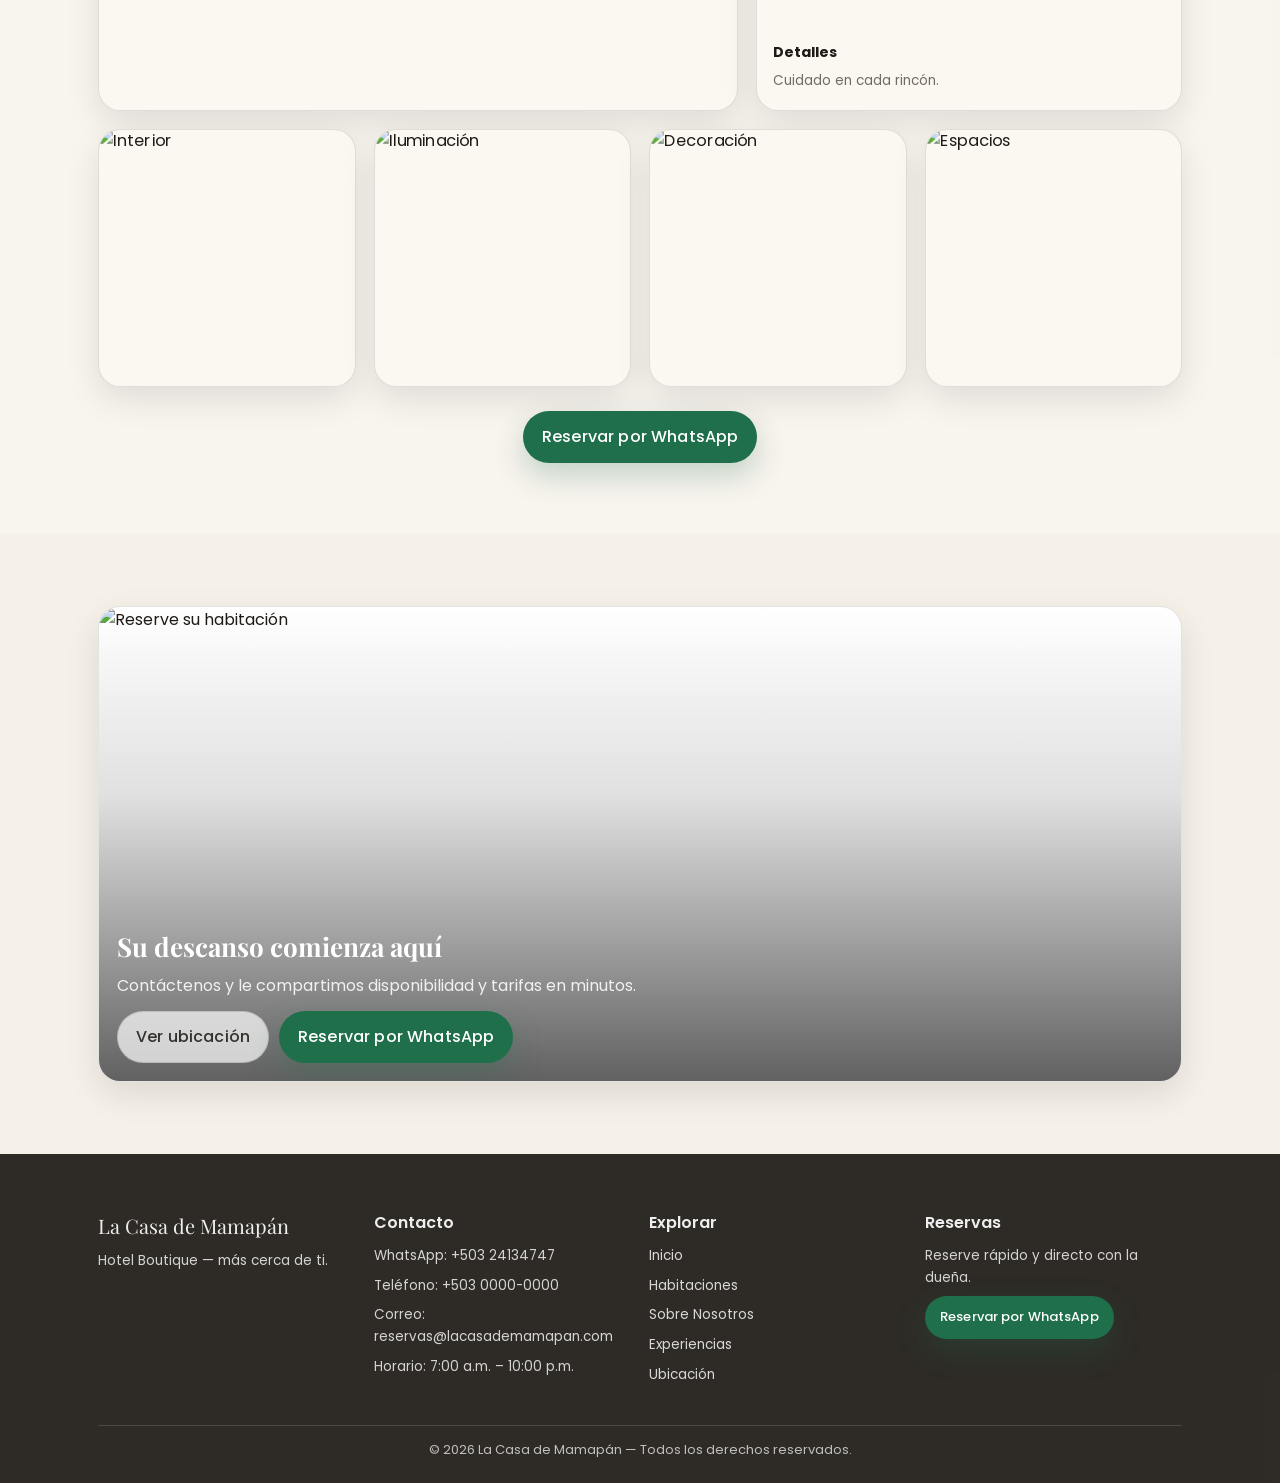
==== commit a063c731: "Update habitaciones.html with new content and links" ====
--- a/habitaciones.html
+++ b/habitaciones.html
@@ -6,7 +6,7 @@
   <meta name="theme-color" content="#F5F0E8" />
 
   <title>Habitaciones | La Casa de Mamapán</title>
-  <meta name="description" content="Conozca nuestras habitaciones — diseño boutique, confort y estilo colonial en Ahuachapán. Reserve por WhatsApp." />
+  <meta name="description" content="Conozca nuestras habitaciones en La Casa de Mamapán y El Bosque de Mamapán — diseño boutique, confort y experiencias únicas. Reserve por WhatsApp." />
 
   <!-- Open Graph -->
   <meta property="og:title" content="Habitaciones | La Casa de Mamapán" />
@@ -18,6 +18,7 @@
   <link rel="preconnect" href="https://fonts.gstatic.com" crossorigin />
 
   <link href="https://fonts.googleapis.com/css2?family=Playfair+Display:wght@500;600;700&family=Poppins:wght@300;400;500;600&display=swap" rel="stylesheet">
+  <link rel="stylesheet" href="https://cdnjs.cloudflare.com/ajax/libs/font-awesome/6.5.2/css/all.min.css"/>
   <link rel="stylesheet" href="styles.css" />
 </head>
 
@@ -27,22 +28,42 @@
   <!-- Header -->
   <header class="header header--solid" id="siteHeader">
     <div class="container header__inner">
-      <a class="brand" href="index.html#top" aria-label="Ir al inicio">
-        <img src="assets/brand/Logo La casa de mamapán.jpg.jpeg" alt="La Casa de Mamapán" class="brand__logo brand__logo--dark" />
-      </a>
+
+      <!-- Logo fijo dentro del header -->
+      <div class="header__logo-fixed">
+        <a href="index.html#top" aria-label="Ir al inicio" class="header__logo-link">
+          <img
+            src="assets/brand/Logo La casa de mamapán.jpg.jpeg"
+            alt="La Casa de Mamapán"
+            class="header__logo-img"
+          />
+        </a>
+      </div>
 
       <nav class="nav" id="nav">
-        <a href="index.html#encanto" class="nav__link">Encanto</a>
-        <a href="habitaciones.html" class="nav__link">Habitaciones</a>
+        <a href="index.html#top" class="nav__link">Inicio</a>
         <a href="nosotros.html" class="nav__link">Sobre Nosotros</a>
         <a href="index.html#experiencias" class="nav__link">Experiencias</a>
-        <a href="index.html#ofertas" class="nav__link">Ofertas</a>
+        <a href="habitaciones.html" class="nav__link">Habitaciones</a>
+        <a href="index.html#ubicacion" class="nav__link">Ubicación</a>
         <a href="index.html#opiniones" class="nav__link">Opiniones</a>
-        <a href="index.html#ubicacion" class="nav__link">Ubicación</a>
         <a href="index.html#contacto" class="nav__link">Contacto</a>
       </nav>
 
       <div class="header__actions">
+        <!-- Redes sociales header -->
+        <div class="header__socials">
+          <a href="https://facebook.com/" target="_blank" rel="noopener" aria-label="Facebook" class="header__social-link">
+            <i class="fab fa-facebook-f"></i>
+          </a>
+          <a href="https://instagram.com/" target="_blank" rel="noopener" aria-label="Instagram" class="header__social-link">
+            <i class="fab fa-instagram"></i>
+          </a>
+          <a href="https://tiktok.com/" target="_blank" rel="noopener" aria-label="TikTok" class="header__social-link">
+            <i class="fab fa-tiktok"></i>
+          </a>
+        </div>
+
         <button class="iconbtn" id="menuBtn" aria-label="Abrir menú" aria-expanded="false" aria-controls="mobileMenu">
           <span></span><span></span><span></span>
         </button>
@@ -56,14 +77,26 @@
     <!-- Mobile -->
     <div class="mobile" id="mobileMenu" aria-hidden="true">
       <div class="mobile__panel">
-        <a href="index.html#encanto" class="mobile__link">Encanto</a>
-        <a href="habitaciones.html" class="mobile__link">Habitaciones</a>
+        <a href="index.html#top" class="mobile__link">Inicio</a>
         <a href="nosotros.html" class="mobile__link">Sobre Nosotros</a>
         <a href="index.html#experiencias" class="mobile__link">Experiencias</a>
-        <a href="index.html#ofertas" class="mobile__link">Ofertas</a>
+        <a href="habitaciones.html" class="mobile__link">Habitaciones</a>
+        <a href="index.html#ubicacion" class="mobile__link">Ubicación</a>
         <a href="index.html#opiniones" class="mobile__link">Opiniones</a>
-        <a href="index.html#ubicacion" class="mobile__link">Ubicación</a>
         <a href="index.html#contacto" class="mobile__link">Contacto</a>
+
+        <!-- Redes sociales menú móvil -->
+        <div class="mobile__socials">
+          <a href="https://facebook.com/" target="_blank" rel="noopener" aria-label="Facebook" class="mobile__social-link">
+            <i class="fab fa-facebook-f"></i>
+          </a>
+          <a href="https://instagram.com/" target="_blank" rel="noopener" aria-label="Instagram" class="mobile__social-link">
+            <i class="fab fa-instagram"></i>
+          </a>
+          <a href="https://tiktok.com/" target="_blank" rel="noopener" aria-label="TikTok" class="mobile__social-link">
+            <i class="fab fa-tiktok"></i>
+          </a>
+        </div>
 
         <a class="btn btn--primary mobile__cta" href="#" data-wa-context="Reserva desde menú móvil (Habitaciones)">
           Reservar por WhatsApp
@@ -74,7 +107,7 @@
 
   <main>
     <!-- HERO -->
-    <section class="hero" style="min-height: 72vh; padding-top: 78px;">
+    <section class="hero" style="min-height: 72vh; padding-top: 86px;">
       <div class="hero__media">
         <video class="hero__video" autoplay muted loop playsinline poster="assets/habitaciones/hero/rooms_hero_poster.webp">
           <source src="assets/habitaciones/hero/rooms_hero_video.mp4" type="video/mp4" />
@@ -86,7 +119,7 @@
         <p class="hero__eyebrow reveal">Diseño boutique</p>
         <h1 class="hero__title reveal" style="transition-delay:.06s">Habitaciones</h1>
         <p class="hero__subtitle reveal" style="transition-delay:.12s; max-width: 760px;">
-          Espacios con carácter, comodidad y un ambiente único. Elija su habitación ideal y reserve directo por WhatsApp.
+          Descubra las habitaciones de La Casa de Mamapán y El Bosque de Mamapán. Espacios diseñados para brindar descanso, comodidad y una experiencia única.
         </p>
 
         <div class="hero__cta reveal" style="transition-delay:.18s">
@@ -110,7 +143,7 @@
         <header class="section__head">
           <h2 class="section__title reveal">Elija su espacio ideal</h2>
           <p class="section__subtitle reveal" style="transition-delay:.06s;">
-            Cada habitación está pensada para brindar descanso auténtico con estilo colonial y detalles modernos.
+            Conozca las opciones disponibles en nuestros dos espacios: La Casa de Mamapán y El Bosque de Mamapán.
           </p>
         </header>
 
@@ -129,30 +162,37 @@
           </div>
           <div class="iconcard" style="background: rgba(30,27,22,.04); border-color: rgba(30,27,22,.10);">
             <div class="iconcard__icon">☕</div>
-            <div class="iconcard__label" style="color: rgba(30,27,22,.85);">Café gourmet</div>
-          </div>
-        </div>
-
-        <!-- Cards de habitaciones -->
+            <div class="iconcard__label" style="color: rgba(30,27,22,.85);">Comodidad</div>
+          </div>
+        </div>
+
+        <!-- LA CASA DE MAMAPÁN -->
+        <header class="section__head" style="margin-top:34px;">
+          <h3 class="section__title reveal" style="font-size:clamp(24px,2.4vw,32px);">La Casa de Mamapán</h3>
+          <p class="section__subtitle reveal" style="transition-delay:.06s;">
+            Habitaciones boutique con estilo acogedor y atención cercana.
+          </p>
+        </header>
+
         <div class="grid grid--3" style="margin-top:18px;">
           <article class="room reveal">
             <div class="room__media">
-              <img src="assets/habitaciones/rooms/suite_deluxe_cover.webp" alt="Suite Deluxe" loading="lazy" />
-              <span class="badge">Más solicitada</span>
-            </div>
-            <div class="room__body">
-              <h3 class="room__title">Suite Deluxe</h3>
-              <ul class="room__meta">
-                <li>Cama King</li>
+              <img src="assets/habitaciones/rooms/suite_deluxe_cover.webp" alt="Habitación Individual - La Casa de Mamapán" loading="lazy" />
+              <span class="badge">La Casa</span>
+            </div>
+            <div class="room__body">
+              <h3 class="room__title">Individual</h3>
+              <ul class="room__meta">
+                <li>1 cama</li>
                 <li>Baño privado</li>
                 <li>A/C</li>
                 <li>WiFi</li>
               </ul>
               <div class="room__actions">
-                <a class="btn btn--outline btn--sm" href="habitacion-suite.html">Ver detalles</a>
-                <a class="btn btn--primary btn--sm" href="#"
-                   data-wa-room="Suite Deluxe"
-                   data-wa-context="Reserva Suite Deluxe desde Habitaciones">
+                <a class="btn btn--outline btn--sm" href="#">Ver detalles</a>
+                <a class="btn btn--primary btn--sm" href="#"
+                   data-wa-room="Habitación Individual - La Casa de Mamapán"
+                   data-wa-context="Reserva Habitación Individual La Casa de Mamapán desde Habitaciones">
                   Reservar
                 </a>
               </div>
@@ -161,10 +201,10 @@
 
           <article class="room reveal" style="transition-delay:.06s;">
             <div class="room__media">
-              <img src="assets/habitaciones/rooms/habitacion_doble_cover.webp" alt="Habitación Doble" loading="lazy" />
-            </div>
-            <div class="room__body">
-              <h3 class="room__title">Habitación Doble</h3>
+              <img src="assets/habitaciones/rooms/habitacion_doble_cover.webp" alt="Habitación Doble - La Casa de Mamapán" loading="lazy" />
+            </div>
+            <div class="room__body">
+              <h3 class="room__title">Doble</h3>
               <ul class="room__meta">
                 <li>2 camas</li>
                 <li>TV</li>
@@ -172,10 +212,10 @@
                 <li>WiFi</li>
               </ul>
               <div class="room__actions">
-                <a class="btn btn--outline btn--sm" href="habitacion-doble.html">Ver detalles</a>
-                <a class="btn btn--primary btn--sm" href="#"
-                   data-wa-room="Habitación Doble"
-                   data-wa-context="Reserva Habitación Doble desde Habitaciones">
+                <a class="btn btn--outline btn--sm" href="#">Ver detalles</a>
+                <a class="btn btn--primary btn--sm" href="#"
+                   data-wa-room="Habitación Doble - La Casa de Mamapán"
+                   data-wa-context="Reserva Habitación Doble La Casa de Mamapán desde Habitaciones">
                   Reservar
                 </a>
               </div>
@@ -184,21 +224,101 @@
 
           <article class="room reveal" style="transition-delay:.12s;">
             <div class="room__media">
-              <img src="assets/habitaciones/rooms/familiar_cover.webp" alt="Familiar" loading="lazy" />
-            </div>
-            <div class="room__body">
-              <h3 class="room__title">Familiar</h3>
-              <ul class="room__meta">
-                <li>Espaciosa</li>
-                <li>Ideal para grupos</li>
-                <li>A/C</li>
-                <li>WiFi</li>
-              </ul>
-              <div class="room__actions">
-                <a class="btn btn--outline btn--sm" href="habitacion-familiar.html">Ver detalles</a>
-                <a class="btn btn--primary btn--sm" href="#"
-                   data-wa-room="Familiar"
-                   data-wa-context="Reserva Familiar desde Habitaciones">
+              <img src="assets/habitaciones/rooms/familiar_cover.webp" alt="Habitación Doble Deluxe - La Casa de Mamapán" loading="lazy" />
+            </div>
+            <div class="room__body">
+              <h3 class="room__title">Doble Deluxe</h3>
+              <ul class="room__meta">
+                <li>Mayor confort</li>
+                <li>Baño privado</li>
+                <li>A/C</li>
+                <li>WiFi</li>
+              </ul>
+              <div class="room__actions">
+                <a class="btn btn--outline btn--sm" href="#">Ver detalles</a>
+                <a class="btn btn--primary btn--sm" href="#"
+                   data-wa-room="Habitación Doble Deluxe - La Casa de Mamapán"
+                   data-wa-context="Reserva Habitación Doble Deluxe La Casa de Mamapán desde Habitaciones">
+                  Reservar
+                </a>
+              </div>
+            </div>
+          </article>
+        </div>
+
+        <!-- EL BOSQUE DE MAMAPÁN -->
+        <header class="section__head" style="margin-top:46px;">
+          <h3 class="section__title reveal" style="font-size:clamp(24px,2.4vw,32px);">El Bosque de Mamapán</h3>
+          <p class="section__subtitle reveal" style="transition-delay:.06s;">
+            Habitaciones rodeadas de una atmósfera natural, ideales para una experiencia diferente.
+          </p>
+        </header>
+
+        <div class="grid grid--3" style="margin-top:18px;">
+          <article class="room reveal">
+            <div class="room__media">
+              <img src="assets/home/rooms/bosque_room_individual_cover.webp" alt="Habitación Individual - El Bosque de Mamapán" loading="lazy" />
+              <span class="badge">El Bosque</span>
+            </div>
+            <div class="room__body">
+              <h3 class="room__title">Individual</h3>
+              <ul class="room__meta">
+                <li>1 cama</li>
+                <li>Baño privado</li>
+                <li>A/C</li>
+                <li>WiFi</li>
+              </ul>
+              <div class="room__actions">
+                <a class="btn btn--outline btn--sm" href="#">Ver detalles</a>
+                <a class="btn btn--primary btn--sm" href="#"
+                   data-wa-room="Habitación Individual - El Bosque de Mamapán"
+                   data-wa-context="Reserva Habitación Individual El Bosque de Mamapán desde Habitaciones">
+                  Reservar
+                </a>
+              </div>
+            </div>
+          </article>
+
+          <article class="room reveal" style="transition-delay:.06s;">
+            <div class="room__media">
+              <img src="assets/home/rooms/bosque_room_double_cover.webp" alt="Habitación Doble - El Bosque de Mamapán" loading="lazy" />
+            </div>
+            <div class="room__body">
+              <h3 class="room__title">Doble</h3>
+              <ul class="room__meta">
+                <li>2 camas</li>
+                <li>TV</li>
+                <li>A/C</li>
+                <li>WiFi</li>
+              </ul>
+              <div class="room__actions">
+                <a class="btn btn--outline btn--sm" href="#">Ver detalles</a>
+                <a class="btn btn--primary btn--sm" href="#"
+                   data-wa-room="Habitación Doble - El Bosque de Mamapán"
+                   data-wa-context="Reserva Habitación Doble El Bosque de Mamapán desde Habitaciones">
+                  Reservar
+                </a>
+              </div>
+            </div>
+          </article>
+
+          <article class="room reveal" style="transition-delay:.12s;">
+            <div class="room__media">
+              <img src="assets/home/rooms/bosque_room_double_deluxe_cover.webp" alt="Habitación Doble Deluxe - El Bosque de Mamapán" loading="lazy" />
+            </div>
+            <div class="room__body">
+              <h3 class="room__title">Doble Deluxe</h3>
+              <ul class="room__meta">
+                <li>Mayor confort</li>
+                <li>Baño privado</li>
+                <li>A/C</li>
+                <li>WiFi</li>
+              </ul>
+              <div class="room__actions">
+                <a class="btn btn--outline btn--sm" href="#">Ver detalles</a>
+                <a class="btn btn--primary btn--sm" href="#"
+                   data-wa-room="Habitación Doble Deluxe - El Bosque de Mamapán"
+                   data-wa-context="Reserva Habitación Doble Deluxe El Bosque de Mamapán desde Habitaciones">
                   Reservar
                 </a>
               </div>
@@ -214,19 +334,17 @@
       </div>
     </section>
 
-    <!-- GALERÍA PREMIUM (grid editorial) -->
+    <!-- GALERÍA PREMIUM -->
     <section class="section section--soft" id="galeria">
       <div class="container">
         <header class="section__head">
           <h2 class="section__title reveal">Galería</h2>
           <p class="section__subtitle reveal" style="transition-delay:.06s;">
-            Un vistazo a nuestros espacios: luz, calma y detalles que se sienten.
+            Un vistazo a nuestros espacios, ambientes y detalles que hacen especial cada estadía.
           </p>
         </header>
 
-        <!-- Grid tipo editorial (sin tocar styles.css; inline) -->
         <div class="grid reveal" style="transition-delay:.12s; grid-template-columns: 1.2fr .8fr; gap: 18px;">
-          <!-- Imagen grande -->
           <article class="card" style="box-shadow: var(--shadow2);">
             <div class="card__media" style="aspect-ratio: 16/9;">
               <img src="assets/habitaciones/gallery/rooms_gallery_01.webp" alt="Ambiente de habitación" loading="lazy" />
@@ -239,7 +357,6 @@
             </div>
           </article>
 
-          <!-- Columna derecha: 2 imágenes -->
           <div class="grid" style="grid-template-columns: 1fr; gap: 18px;">
             <article class="card" style="box-shadow: var(--shadow2);">
               <div class="card__media" style="aspect-ratio: 4/3;">
@@ -263,7 +380,6 @@
           </div>
         </div>
 
-        <!-- Segunda fila (4 imágenes) -->
         <div class="grid reveal" style="transition-delay:.18s; margin-top: 18px; grid-template-columns: repeat(4, minmax(0,1fr)); gap: 18px;">
           <article class="card" style="box-shadow: var(--shadow2);">
             <div class="card__media" style="aspect-ratio: 1/1;">
@@ -295,7 +411,7 @@
       </div>
     </section>
 
-    <!-- CTA final (banner estilo offer) -->
+    <!-- CTA final -->
     <section class="section" id="cta">
       <div class="container">
         <div class="offer reveal">
@@ -334,11 +450,11 @@
 
         <div class="footer__col">
           <div class="footer__title">Explorar</div>
+          <a class="footer__link" href="index.html#top">Inicio</a>
           <a class="footer__link" href="habitaciones.html">Habitaciones</a>
           <a class="footer__link" href="nosotros.html">Sobre Nosotros</a>
-          <a class="footer__link" href="index.html#ofertas">Ofertas</a>
+          <a class="footer__link" href="index.html#experiencias">Experiencias</a>
           <a class="footer__link" href="index.html#ubicacion">Ubicación</a>
-          <a class="footer__link" href="#">Políticas</a>
         </div>
 
         <div class="footer__col">
@@ -362,4 +478,4 @@
 
   <script src="main.js" defer></script>
 </body>
-</html>+</html>
--- a/styles.css
+++ b/styles.css
@@ -57,42 +57,88 @@
   transition: background .25s ease, box-shadow .25s ease, border-color .25s ease;
   border-bottom: 1px solid rgba(255,255,255,.10);
 }
+
 .header--solid{
   background: rgba(245,240,232,.92);
   backdrop-filter: blur(10px);
   border-bottom: 1px solid rgba(30,27,22,.10);
   box-shadow: 0 10px 34px rgba(0,0,0,.06);
 }
+
 .header__inner{
-  height: 78px;
-  display:flex;
-  align-items:center;
-  justify-content:space-between;
+  height: 86px;
+  display:flex;
+  align-items:center;
+  justify-content:center;
   gap: 14px;
-}
-
-.brand{display:flex; align-items:center; gap:10px}
+  position: relative;
+  padding-left: 120px;   /* espacio real para logo */
+  padding-right: 330px;  /* espacio real para redes + botón */
+}
+
+/* El logo original del header se oculta */
+.brand{
+  display:none;
+}
 .brand__logo{height:34px; width:auto}
 .brand__logo--dark{display:none}
 .header--solid .brand__logo--light{display:none}
 .header--solid .brand__logo--dark{display:block}
 
+/* Logo fijo dentro del header */
+.header__logo-fixed{
+  position:absolute;
+  left:0;
+  top:50%;
+  transform:translateY(-50%);
+  z-index:25;
+}
+
+.header__logo-link{
+  display:flex;
+  align-items:center;
+  justify-content:center;
+  width:74px;
+  height:74px;
+  border-radius:999px;
+  background:rgba(245,240,232,.92);
+  backdrop-filter:blur(8px);
+  -webkit-backdrop-filter:blur(8px);
+  box-shadow:0 12px 28px rgba(0,0,0,.12);
+  border:1px solid rgba(255,255,255,.65);
+  overflow:hidden;
+}
+
+.header__logo-img{
+  width:56px;
+  height:56px;
+  object-fit:contain;
+  border-radius:999px;
+}
+
 .nav{
   display:flex;
-  gap: 18px;
-  align-items:center;
-}
+  gap: 14px;
+  align-items:center;
+  flex-wrap: nowrap;
+  white-space: nowrap;
+  max-width: 100%;
+}
+
 .nav__link{
-  font-size: 13px;
-  letter-spacing:.04em;
+  font-size: 12px;
+  letter-spacing:.035em;
   color: rgba(255,255,255,.92);
   position:relative;
   padding: 8px 2px;
   transition: opacity .2s ease, color .2s ease;
   opacity:.92;
-}
+  white-space: nowrap;
+}
+
 .header--solid .nav__link{color: rgba(30,27,22,.86)}
 .nav__link:hover{opacity:1}
+
 .nav__link::after{
   content:"";
   position:absolute;
@@ -101,14 +147,48 @@
   background: rgba(200,164,106,.9);
   transition: width .22s ease;
 }
+
 .nav__link:hover::after{width:100%}
 
 .header__actions{
   display:flex;
   align-items:center;
   gap: 10px;
-}
+  position: absolute;
+  right: 0;
+  top: 50%;
+  transform: translateY(-50%);
+}
+
+.header__socials{
+  display:flex;
+  align-items:center;
+  gap:10px;
+  margin-right:8px;
+}
+
+.header__social-link{
+  width:36px;
+  height:36px;
+  border-radius:999px;
+  display:flex;
+  align-items:center;
+  justify-content:center;
+  color:#fff;
+  background:rgba(255,255,255,.14);
+  border:1px solid rgba(255,255,255,.22);
+  transition:.2s;
+  flex:0 0 auto;
+}
+
+.header--solid .header__social-link{
+  color: rgba(30,27,22,.88);
+  background: rgba(30,27,22,.05);
+  border:1px solid rgba(30,27,22,.12);
+}
+
 .header__cta{display:inline-flex}
+
 .iconbtn{
   width:44px; height:44px;
   border-radius: 12px;
@@ -118,16 +198,19 @@
   cursor:pointer;
   position:relative;
 }
+
 .header--solid .iconbtn{
   border:1px solid rgba(30,27,22,.12);
   background: rgba(255,255,255,.60);
 }
+
 .iconbtn span{
   position:absolute; left:12px; right:12px;
   height:2px;
   background: rgba(255,255,255,.92);
   border-radius: 99px;
 }
+
 .header--solid .iconbtn span{background: rgba(30,27,22,.80)}
 .iconbtn span:nth-child(1){top:14px}
 .iconbtn span:nth-child(2){top:21px}
@@ -137,21 +220,49 @@
 .mobile{
   display:none;
 }
+
 .mobile--open{
   display:block;
 }
+
 .mobile__panel{
   background: rgba(245,240,232,.97);
   border-top: 1px solid rgba(30,27,22,.10);
   padding: 14px 18px 18px;
 }
+
 .mobile__link{
   display:block;
   padding: 12px 0;
   border-bottom: 1px solid rgba(30,27,22,.08);
   color: rgba(30,27,22,.88);
 }
-.mobile__cta{margin-top: 14px; width:100%; justify-content:center}
+
+.mobile__socials{
+  display:flex;
+  align-items:center;
+  gap:12px;
+  margin-top:16px;
+  margin-bottom:10px;
+}
+
+.mobile__social-link{
+  width:42px;
+  height:42px;
+  border-radius:999px;
+  display:flex;
+  align-items:center;
+  justify-content:center;
+  color:#1E1B16;
+  background:rgba(30,27,22,.05);
+  border:1px solid rgba(30,27,22,.10);
+}
+
+.mobile__cta{
+  margin-top: 14px;
+  width:100%;
+  justify-content:center;
+}
 
 /* Buttons */
 .btn{
@@ -169,6 +280,7 @@
   user-select:none;
   will-change: transform;
 }
+
 .btn:active{transform: translateY(1px)}
 .btn--sm{padding: 10px 14px; font-size: 13px}
 
@@ -177,23 +289,29 @@
   color: #fff;
   box-shadow: 0 12px 30px rgba(31,111,74,.25);
 }
+
 .btn--primary:hover{background: var(--green2)}
+
 .btn--ghost{
   background: rgba(255,255,255,.16);
   border-color: rgba(255,255,255,.30);
   color: rgba(255,255,255,.96);
 }
+
 .btn--ghost:hover{background: rgba(255,255,255,.22)}
+
 .btn--ghost-light{
   background: rgba(255,255,255,.14);
   border-color: rgba(255,255,255,.26);
   color: rgba(255,255,255,.96);
 }
+
 .btn--outline{
   background: rgba(255,255,255,.70);
   border-color: rgba(30,27,22,.14);
   color: rgba(30,27,22,.88);
 }
+
 .btn--outline:hover{background: rgba(255,255,255,.86)}
 
 /* Hero */
@@ -202,27 +320,32 @@
   min-height: 92vh;
   display:flex;
   align-items:center;
-  padding-top: 78px;
+  padding-top: 86px;
   overflow:hidden;
 }
+
 .hero__media{
   position:absolute; inset:0;
 }
+
 .hero__video{
   width:100%;
   height:100%;
   object-fit:cover;
   filter:saturate(1.02) contrast(1.02);
 }
+
 .hero__overlay{
   position:absolute; inset:0;
   background: linear-gradient(90deg, rgba(0,0,0,.62), rgba(0,0,0,.25) 55%, rgba(0,0,0,.28));
 }
+
 .hero__content{
   position:relative;
   color:#fff;
   padding: 70px 0 48px;
 }
+
 .hero__eyebrow{
   margin:0 0 10px;
   letter-spacing:.18em;
@@ -230,6 +353,7 @@
   font-size: 12px;
   opacity:.92;
 }
+
 .hero__title{
   font-family: "Playfair Display", serif;
   margin:0 0 14px;
@@ -238,13 +362,19 @@
   line-height:1.06;
   text-shadow: 0 14px 40px rgba(0,0,0,.35);
 }
+
 .hero__subtitle{
   margin:0 0 22px;
   font-size: 15.5px;
   max-width: 560px;
   color: rgba(255,255,255,.92);
 }
-.hero__cta{display:flex; gap: 12px; flex-wrap:wrap}
+
+.hero__cta{
+  display:flex;
+  gap: 12px;
+  flex-wrap:wrap;
+}
 
 .hero__scroll{
   position:absolute;
@@ -259,12 +389,14 @@
   display:grid;
   place-items:center;
 }
+
 .hero__scroll span{
   width: 6px; height: 6px;
   border-radius: 999px;
   background: rgba(255,255,255,.70);
   animation: dot 1.6s ease-in-out infinite;
 }
+
 @keyframes dot{
   0%{transform: translateY(-10px); opacity:.25}
   40%{opacity:1}
@@ -275,26 +407,31 @@
 .section{padding: 72px 0}
 .section--soft{background: rgba(255,255,255,.24)}
 .section__head{margin-bottom: 26px; text-align:center}
+
 .section__title{
   font-family:"Playfair Display", serif;
   margin:0;
   font-size: clamp(28px, 3vw, 40px);
   color: rgba(30,27,22,.95);
 }
+
 .section__subtitle{
   margin: 10px auto 0;
   max-width: 720px;
   color: rgba(107,98,88,.95);
   font-size: 14.5px;
 }
+
 .section--image{
   position:relative;
   background: var(--bg) center/cover no-repeat;
 }
+
 .section__veil{
   position:absolute; inset:0;
   background: linear-gradient(90deg, rgba(0,0,0,.60), rgba(0,0,0,.30) 55%, rgba(0,0,0,.45));
 }
+
 .section--image .container{position:relative}
 .section__head--onimage{margin-bottom: 22px}
 .section__title--light{color: rgba(255,255,255,.96)}
@@ -304,7 +441,10 @@
   display:grid;
   gap: 18px;
 }
-.grid--3{grid-template-columns: repeat(3, minmax(0,1fr))}
+
+.grid--3{
+  grid-template-columns: repeat(3, minmax(0,1fr));
+}
 
 /* Cards */
 .card{
@@ -315,15 +455,39 @@
   box-shadow: var(--shadow2);
   transition: transform .18s ease, box-shadow .18s ease;
 }
+
 .card:hover{
   transform: translateY(-3px);
   box-shadow: var(--shadow);
 }
-.card__media{aspect-ratio: 16/10; overflow:hidden}
-.card__media img{width:100%; height:100%; object-fit:cover; transform: scale(1.02)}
-.card__body{padding: 16px 16px 18px}
-.card__title{margin: 2px 0 6px; font-size: 16px}
-.card__text{margin:0 0 12px; color: rgba(107,98,88,.95); font-size: 13.5px}
+
+.card__media{
+  aspect-ratio: 16/10;
+  overflow:hidden;
+}
+
+.card__media img{
+  width:100%;
+  height:100%;
+  object-fit:cover;
+  transform: scale(1.02);
+}
+
+.card__body{
+  padding: 16px 16px 18px;
+}
+
+.card__title{
+  margin: 2px 0 6px;
+  font-size: 16px;
+}
+
+.card__text{
+  margin:0 0 12px;
+  color: rgba(107,98,88,.95);
+  font-size: 13.5px;
+}
+
 .card__link{
   font-size: 13px;
   color: rgba(31,111,74,.95);
@@ -331,6 +495,7 @@
   gap:6px;
   align-items:center;
 }
+
 .card__link span{transition: transform .16s ease}
 .card__link:hover span{transform: translateX(3px)}
 
@@ -343,9 +508,24 @@
   box-shadow: var(--shadow2);
   transition: transform .18s ease, box-shadow .18s ease;
 }
-.room:hover{transform: translateY(-3px); box-shadow: var(--shadow)}
-.room__media{position:relative; aspect-ratio: 16/11; overflow:hidden}
-.room__media img{width:100%; height:100%; object-fit:cover}
+
+.room:hover{
+  transform: translateY(-3px);
+  box-shadow: var(--shadow);
+}
+
+.room__media{
+  position:relative;
+  aspect-ratio: 16/11;
+  overflow:hidden;
+}
+
+.room__media img{
+  width:100%;
+  height:100%;
+  object-fit:cover;
+}
+
 .badge{
   position:absolute;
   top: 14px; left: 14px;
@@ -356,11 +536,14 @@
   border-radius: 999px;
   font-size: 12px;
 }
+
 .room__body{padding: 16px}
+
 .room__title{
   margin: 0 0 10px;
   font-size: 16px;
 }
+
 .room__meta{
   list-style:none;
   display:flex;
@@ -370,13 +553,19 @@
   color: rgba(107,98,88,.95);
   font-size: 12.8px;
 }
+
 .room__meta li{
   background: rgba(30,27,22,.05);
   border: 1px solid rgba(30,27,22,.08);
   padding: 6px 10px;
   border-radius: 999px;
 }
-.room__actions{display:flex; gap:10px; flex-wrap:wrap}
+
+.room__actions{
+  display:flex;
+  gap:10px;
+  flex-wrap:wrap;
+}
 
 /* Icons section */
 .icons{
@@ -385,6 +574,7 @@
   gap: 14px;
   margin-top: 18px;
 }
+
 .iconcard{
   background: rgba(255,255,255,.10);
   border: 1px solid rgba(255,255,255,.20);
@@ -393,8 +583,16 @@
   text-align:center;
   backdrop-filter: blur(4px);
 }
-.iconcard__icon{font-size: 22px; margin-bottom: 8px}
-.iconcard__label{color: rgba(255,255,255,.90); font-size: 13px}
+
+.iconcard__icon{
+  font-size: 22px;
+  margin-bottom: 8px;
+}
+
+.iconcard__label{
+  color: rgba(255,255,255,.90);
+  font-size: 13px;
+}
 
 /* Offer banner */
 .offer{
@@ -405,8 +603,15 @@
   box-shadow: var(--shadow2);
   background: #fff;
 }
+
 .offer__media{aspect-ratio: 16/6}
-.offer__media img{width:100%; height:100%; object-fit:cover}
+
+.offer__media img{
+  width:100%;
+  height:100%;
+  object-fit:cover;
+}
+
 .offer__content{
   position:absolute;
   inset:0;
@@ -416,14 +621,25 @@
   padding: 18px;
   background: linear-gradient(0deg, rgba(0,0,0,.62), rgba(0,0,0,.12) 60%, rgba(0,0,0,0));
 }
+
 .offer__title{
   margin:0 0 6px;
   color:#fff;
   font-family:"Playfair Display", serif;
   font-size: 26px;
 }
-.offer__text{margin:0 0 12px; color: rgba(255,255,255,.88); max-width: 560px}
-.offer__actions{display:flex; gap:10px; flex-wrap:wrap}
+
+.offer__text{
+  margin:0 0 12px;
+  color: rgba(255,255,255,.88);
+  max-width: 560px;
+}
+
+.offer__actions{
+  display:flex;
+  gap:10px;
+  flex-wrap:wrap;
+}
 
 /* Reviews */
 .review{
@@ -433,12 +649,14 @@
   padding: 16px;
   box-shadow: var(--shadow2);
 }
+
 .review__head{
   display:flex;
   gap: 12px;
   align-items:center;
   margin-bottom: 10px;
 }
+
 .review__avatar{
   width: 44px;
   height: 44px;
@@ -446,9 +664,23 @@
   object-fit:cover;
   border: 1px solid rgba(30,27,22,.12);
 }
-.review__name{font-weight:600; font-size: 13.5px}
-.review__stars{color: var(--gold); letter-spacing:.06em; font-size: 13px}
-.review__text{margin:0; color: rgba(107,98,88,.95); font-size: 13.6px}
+
+.review__name{
+  font-weight:600;
+  font-size: 13.5px;
+}
+
+.review__stars{
+  color: var(--gold);
+  letter-spacing:.06em;
+  font-size: 13px;
+}
+
+.review__text{
+  margin:0;
+  color: rgba(107,98,88,.95);
+  font-size: 13.6px;
+}
 
 /* Location */
 .location{
@@ -457,6 +689,7 @@
   gap: 18px;
   align-items:stretch;
 }
+
 .location__map{
   border-radius: var(--radius2);
   overflow:hidden;
@@ -465,7 +698,13 @@
   min-height: 360px;
   background: #fff;
 }
-.location__map iframe{width:100%; height:100%; border:0}
+
+.location__map iframe{
+  width:100%;
+  height:100%;
+  border:0;
+}
+
 .location__info{
   background: var(--card);
   border: 1px solid var(--border);
@@ -473,12 +712,18 @@
   padding: 18px;
   box-shadow: var(--shadow2);
 }
+
 .location__title{
   margin:0 0 8px;
   font-size: 18px;
   font-family:"Playfair Display", serif;
 }
-.location__text{margin:0 0 12px; color: rgba(107,98,88,.95)}
+
+.location__text{
+  margin:0 0 12px;
+  color: rgba(107,98,88,.95);
+}
+
 .location__list{
   list-style:none;
   display:grid;
@@ -487,18 +732,26 @@
   color: rgba(107,98,88,.95);
   font-size: 13.5px;
 }
+
 .location__list li{
   padding-left: 14px;
   position:relative;
 }
+
 .location__list li::before{
   content:"";
-  position:absolute; left:0; top:.6em;
+  position:absolute;
+  left:0; top:.6em;
   width:6px; height:6px;
   border-radius:999px;
   background: rgba(31,111,74,.92);
 }
-.location__actions{display:flex; gap:10px; flex-wrap:wrap}
+
+.location__actions{
+  display:flex;
+  gap:10px;
+  flex-wrap:wrap;
+}
 
 /* Footer */
 .section--footer{
@@ -506,32 +759,39 @@
   background: rgba(30,27,22,.92);
   color: rgba(255,255,255,.92);
 }
+
 .footer{
   display:grid;
   grid-template-columns: repeat(4, minmax(0,1fr));
   gap: 18px;
 }
+
 .footer__brand{
   font-family:"Playfair Display", serif;
   font-size: 20px;
   margin-bottom: 8px;
 }
+
 .footer__title{
   font-weight:600;
   margin-bottom: 10px;
 }
+
 .footer__text{
   margin: 0 0 8px;
   color: rgba(255,255,255,.80);
   font-size: 13.5px;
 }
+
 .footer__link{
   display:block;
   margin: 0 0 8px;
   color: rgba(255,255,255,.82);
   font-size: 13.5px;
 }
+
 .footer__link:hover{color:#fff}
+
 .footer__bottom{
   grid-column: 1 / -1;
   margin-top: 14px;
@@ -552,6 +812,7 @@
   transform: translateY(14px);
   transition: opacity .6s ease, transform .6s ease;
 }
+
 .reveal--in{
   opacity:1;
   transform: translateY(0);
@@ -573,6 +834,7 @@
   box-shadow: 0 16px 40px rgba(31,111,74,.28);
   border: 1px solid rgba(255,255,255,.14);
 }
+
 .wa-float__icon{
   width: 34px; height: 34px;
   border-radius: 999px;
@@ -581,25 +843,134 @@
   place-items:center;
   font-weight:600;
 }
-.wa-float__tip{font-size: 13px; letter-spacing:.01em}
-.wa-float:hover{background: rgba(25,92,62,.98)}
+
+.wa-float__tip{
+  font-size: 13px;
+  letter-spacing:.01em;
+}
+
+.wa-float:hover{
+  background: rgba(25,92,62,.98);
+}
 
 /* Responsive */
+@media (max-width: 1180px){
+  .header__inner{
+    padding-left: 108px;
+    padding-right: 300px;
+  }
+
+  .nav{
+    gap: 12px;
+  }
+
+  .nav__link{
+    font-size: 11.5px;
+  }
+}
+
+@media (max-width: 1040px){
+  .header__inner{
+    padding-left: 100px;
+    padding-right: 270px;
+  }
+
+  .nav{
+    gap: 10px;
+  }
+
+  .nav__link{
+    font-size: 11px;
+    letter-spacing:.02em;
+  }
+
+  .header__socials{
+    gap:8px;
+  }
+
+  .header__social-link{
+    width:34px;
+    height:34px;
+  }
+}
+
 @media (max-width: 980px){
   .nav{display:none}
   .iconbtn{display:inline-flex}
   .header__cta{display:none}
+
+  .header__inner{
+    justify-content:flex-end;
+    padding-left: 86px;
+    padding-right: 0;
+  }
+
+  .header__actions{
+    position: static;
+    transform: none;
+  }
+
+  .header__socials{
+    margin-right: 6px;
+  }
+
+  .header__logo-link{
+    width:62px;
+    height:62px;
+  }
+
+  .header__logo-img{
+    width:46px;
+    height:46px;
+  }
+
   .grid--3{grid-template-columns: repeat(2, minmax(0,1fr))}
   .icons{grid-template-columns: repeat(2, minmax(0,1fr))}
   .footer{grid-template-columns: repeat(2, minmax(0,1fr))}
   .location{grid-template-columns: 1fr}
-  .hero{min-height: 86vh}
-}
+
+  .hero{
+    min-height: 86vh;
+    padding-top: 108px;
+  }
+}
+
 @media (max-width: 560px){
+  .header__inner{
+    height: 78px;
+    padding-left: 74px;
+  }
+
+  .header__logo-link{
+    width:54px;
+    height:54px;
+  }
+
+  .header__logo-img{
+    width:40px;
+    height:40px;
+  }
+
+  .header__socials{
+    gap:6px;
+    margin-right:4px;
+  }
+
+  .header__social-link{
+    width:30px;
+    height:30px;
+    font-size: 12px;
+  }
+
   .grid--3{grid-template-columns: 1fr}
   .offer__media{aspect-ratio: 16/9}
   .offer__title{font-size: 22px}
   .wa-float__tip{display:none}
+
+  .hero{
+    padding-top: 98px;
+  }
+
   .hero__subtitle{max-width: 92%}
   .footer{grid-template-columns: 1fr}
-}+}
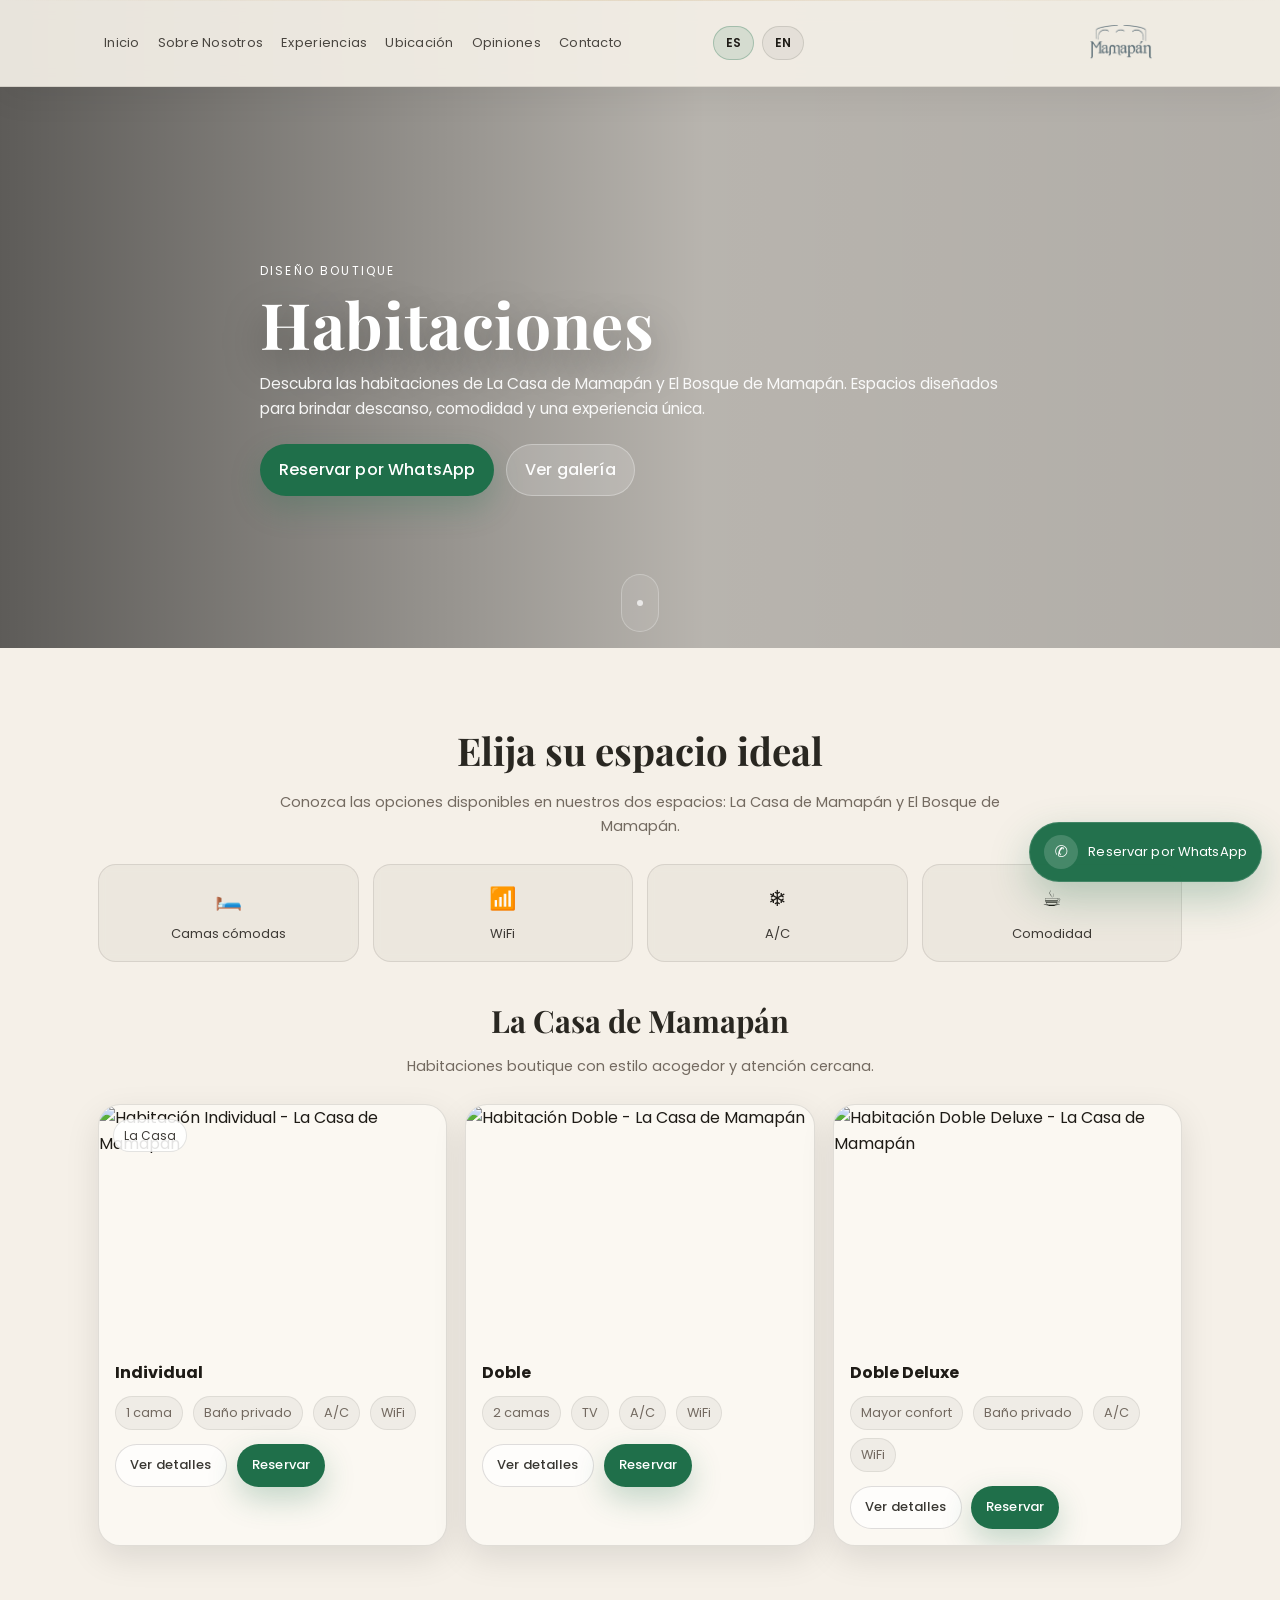
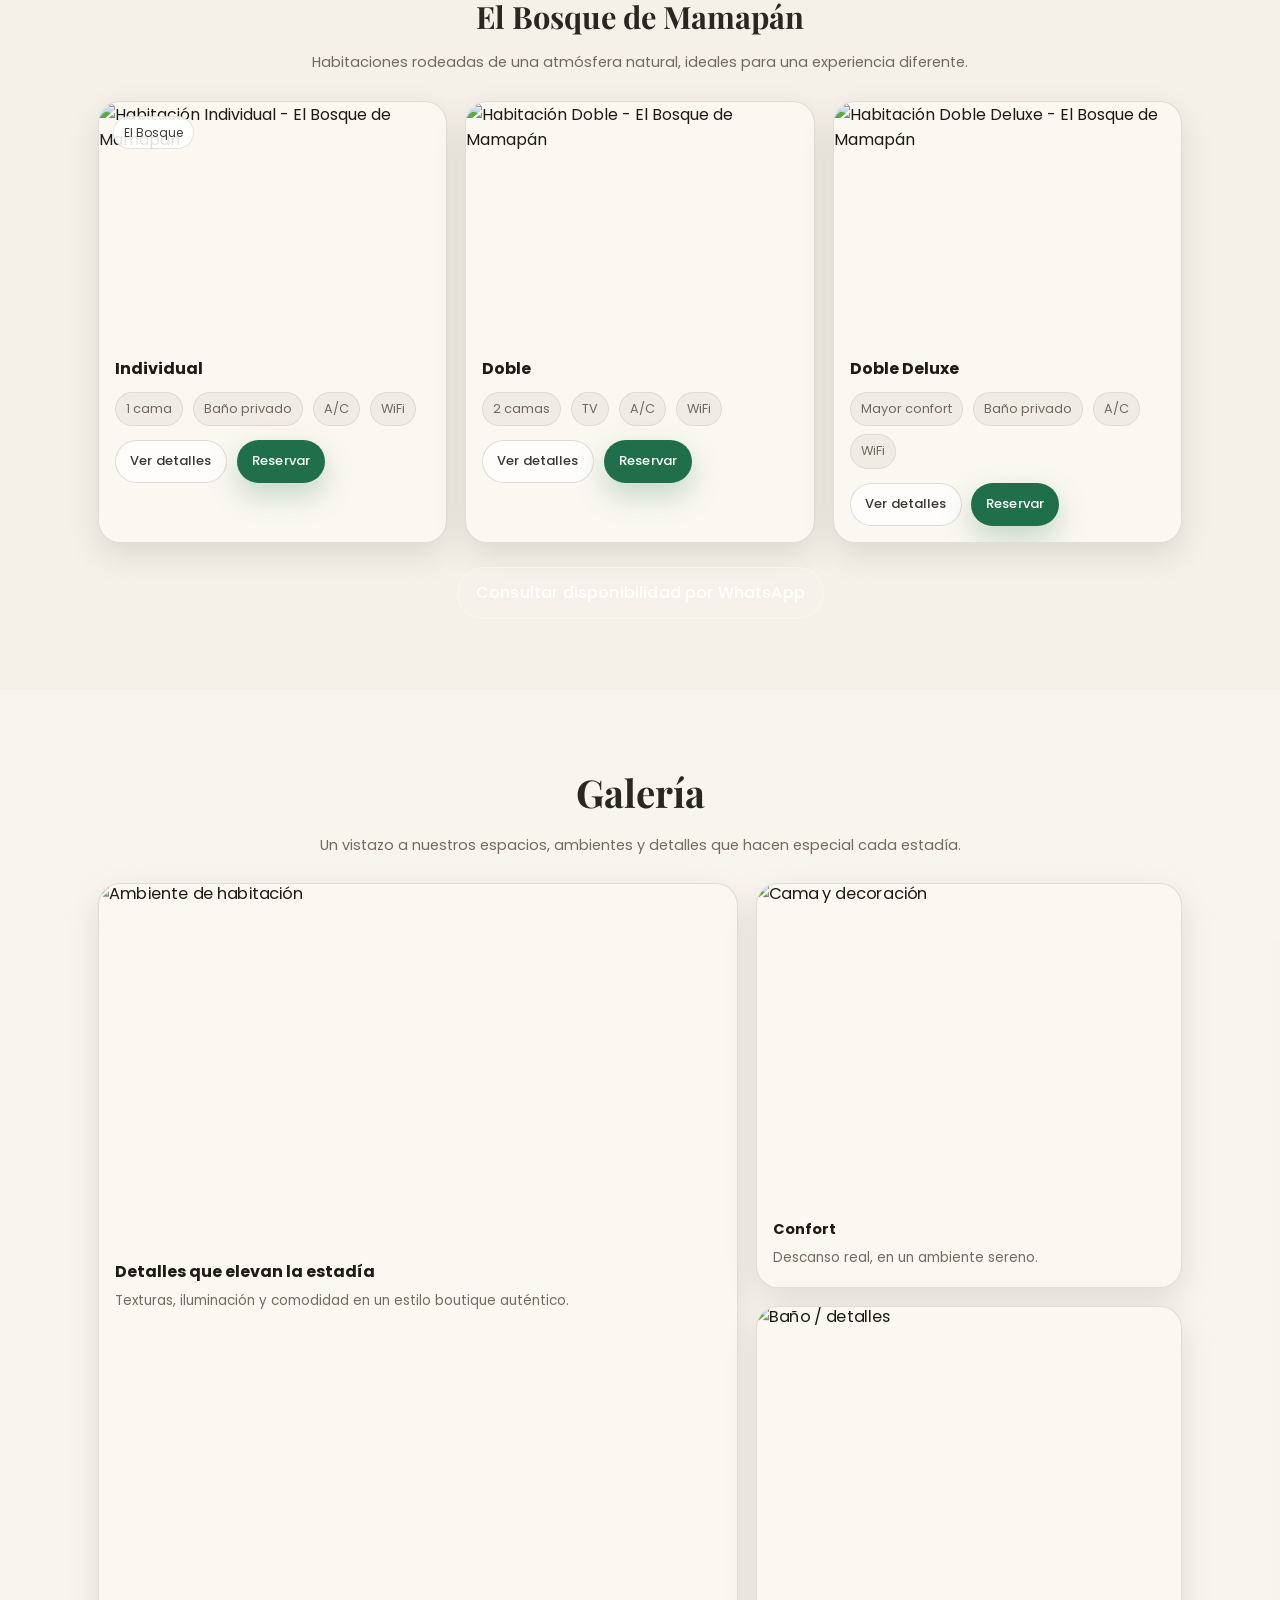
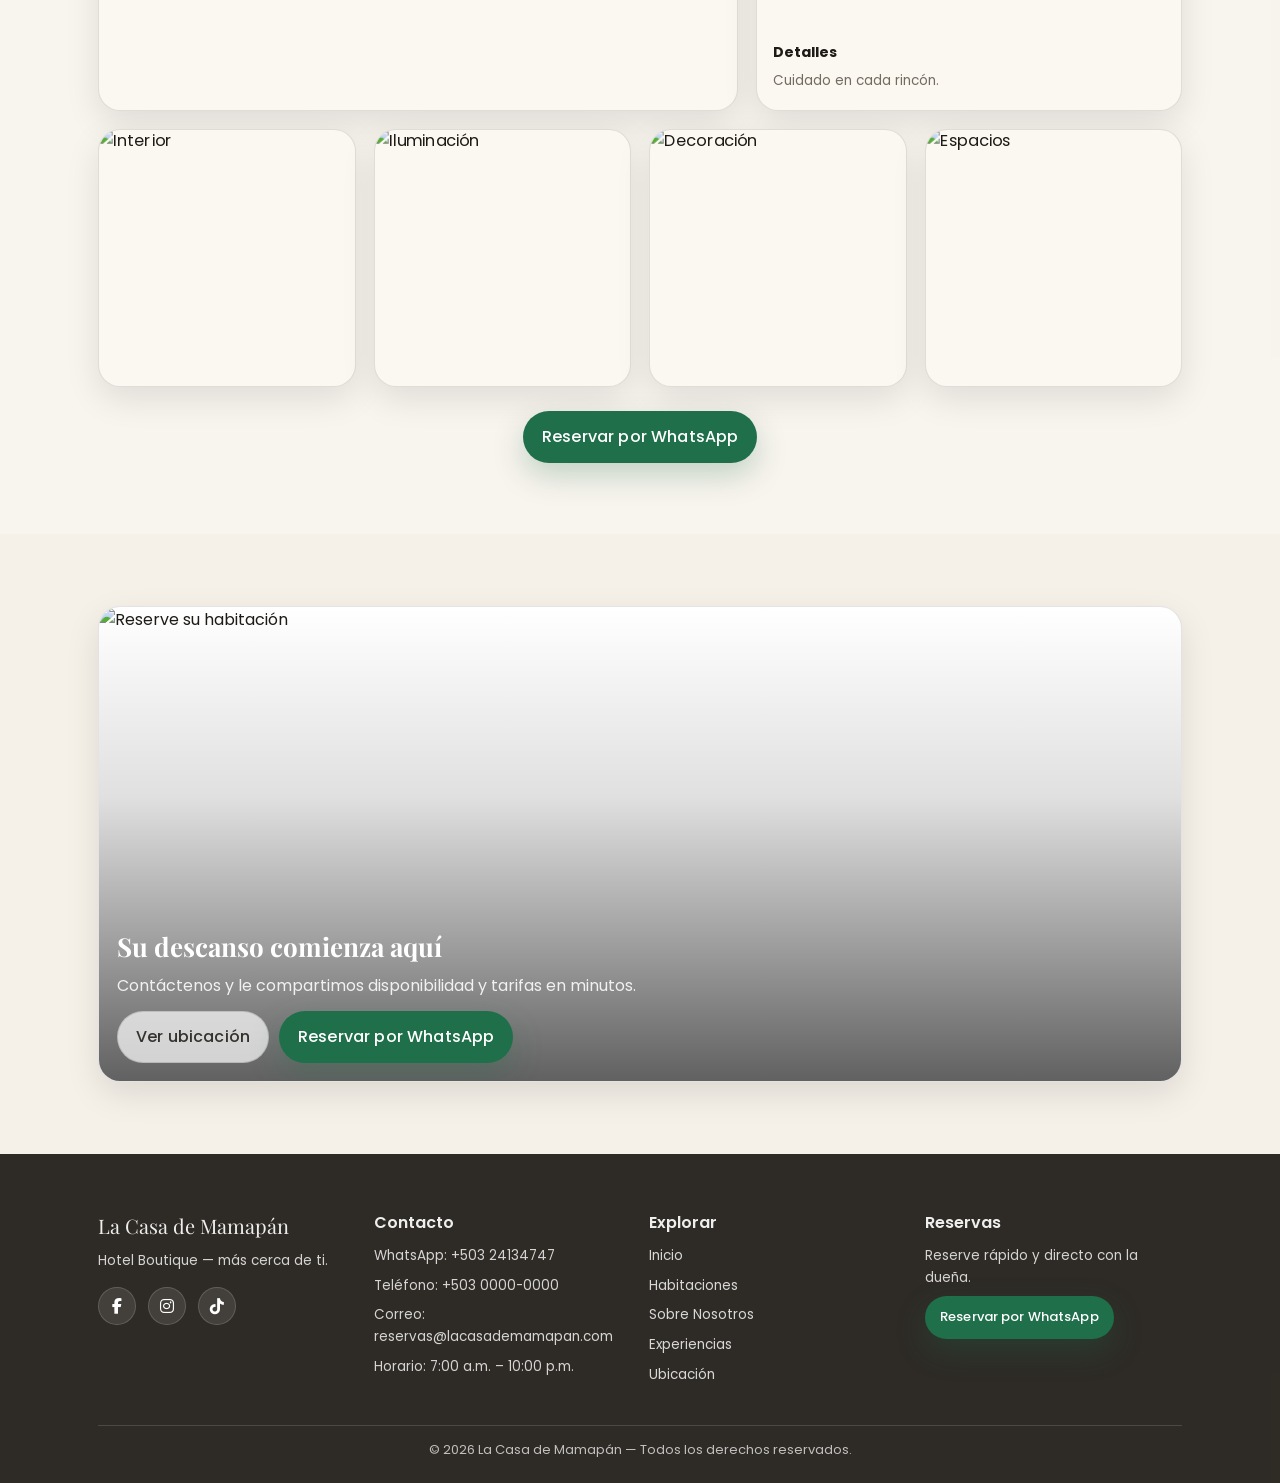
==== commit 95e1e7e6: "Update habitaciones.html" ====
--- a/habitaciones.html
+++ b/habitaciones.html
@@ -29,73 +29,84 @@
   <header class="header header--solid" id="siteHeader">
     <div class="container header__inner">
 
-      <!-- Logo fijo dentro del header -->
-      <div class="header__logo-fixed">
-        <a href="index.html#top" aria-label="Ir al inicio" class="header__logo-link">
-          <img
-            src="assets/brand/Logo La casa de mamapán.jpg.jpeg"
-            alt="La Casa de Mamapán"
-            class="header__logo-img"
-          />
-        </a>
-      </div>
-
       <nav class="nav" id="nav">
-        <a href="index.html#top" class="nav__link">Inicio</a>
+        <a href="index.html" class="nav__link">Inicio</a>
         <a href="nosotros.html" class="nav__link">Sobre Nosotros</a>
         <a href="index.html#experiencias" class="nav__link">Experiencias</a>
-        <a href="habitaciones.html" class="nav__link">Habitaciones</a>
         <a href="index.html#ubicacion" class="nav__link">Ubicación</a>
         <a href="index.html#opiniones" class="nav__link">Opiniones</a>
         <a href="index.html#contacto" class="nav__link">Contacto</a>
       </nav>
 
       <div class="header__actions">
-        <!-- Redes sociales header -->
-        <div class="header__socials">
-          <a href="https://facebook.com/" target="_blank" rel="noopener" aria-label="Facebook" class="header__social-link">
-            <i class="fab fa-facebook-f"></i>
-          </a>
-          <a href="https://instagram.com/" target="_blank" rel="noopener" aria-label="Instagram" class="header__social-link">
-            <i class="fab fa-instagram"></i>
-          </a>
-          <a href="https://tiktok.com/" target="_blank" rel="noopener" aria-label="TikTok" class="header__social-link">
-            <i class="fab fa-tiktok"></i>
-          </a>
+        <div class="header__lang">
+          <button
+            type="button"
+            class="lang-btn"
+            data-lang="es"
+            data-active="true"
+            aria-label="Cambiar a español"
+          >
+            ES
+          </button>
+
+          <button
+            type="button"
+            class="lang-btn"
+            data-lang="en"
+            data-active="false"
+            aria-label="Switch to English"
+          >
+            EN
+          </button>
         </div>
 
         <button class="iconbtn" id="menuBtn" aria-label="Abrir menú" aria-expanded="false" aria-controls="mobileMenu">
           <span></span><span></span><span></span>
         </button>
 
-        <a class="btn btn--primary btn--sm header__cta" href="#" data-wa-context="Reserva desde Habitaciones">
-          Reservar por WhatsApp
-        </a>
+        <div class="header__logo" style="display:flex; align-items:center; justify-content:center; height:36px; min-width:110px;">
+          <img
+            src="assets/brand/Logotipo La casa de mamapán.png"
+            alt="Logo Mamapán"
+            style="max-height:36px; width:auto; display:block; object-fit:contain;"
+          />
+        </div>
       </div>
     </div>
 
     <!-- Mobile -->
     <div class="mobile" id="mobileMenu" aria-hidden="true">
       <div class="mobile__panel">
-        <a href="index.html#top" class="mobile__link">Inicio</a>
+        <a href="index.html" class="mobile__link">Inicio</a>
         <a href="nosotros.html" class="mobile__link">Sobre Nosotros</a>
         <a href="index.html#experiencias" class="mobile__link">Experiencias</a>
-        <a href="habitaciones.html" class="mobile__link">Habitaciones</a>
         <a href="index.html#ubicacion" class="mobile__link">Ubicación</a>
         <a href="index.html#opiniones" class="mobile__link">Opiniones</a>
         <a href="index.html#contacto" class="mobile__link">Contacto</a>
 
-        <!-- Redes sociales menú móvil -->
-        <div class="mobile__socials">
-          <a href="https://facebook.com/" target="_blank" rel="noopener" aria-label="Facebook" class="mobile__social-link">
-            <i class="fab fa-facebook-f"></i>
-          </a>
-          <a href="https://instagram.com/" target="_blank" rel="noopener" aria-label="Instagram" class="mobile__social-link">
-            <i class="fab fa-instagram"></i>
-          </a>
-          <a href="https://tiktok.com/" target="_blank" rel="noopener" aria-label="TikTok" class="mobile__social-link">
-            <i class="fab fa-tiktok"></i>
-          </a>
+        <div style="display:flex; align-items:center; gap:10px; margin-top:16px; margin-bottom:10px;">
+          <button
+            type="button"
+            class="lang-btn"
+            data-lang="es"
+            data-active="true"
+            aria-label="Cambiar a español"
+            style="height:40px; padding:0 14px; border-radius:999px; border:1px solid rgba(30,27,22,.10); background:rgba(30,27,22,.05); color:#1E1B16; display:flex; align-items:center; gap:6px; cursor:pointer; font:inherit; font-size:12px; font-weight:600;"
+          >
+            <span>ES</span>
+          </button>
+
+          <button
+            type="button"
+            class="lang-btn"
+            data-lang="en"
+            data-active="false"
+            aria-label="Switch to English"
+            style="height:40px; padding:0 14px; border-radius:999px; border:1px solid rgba(30,27,22,.10); background:rgba(30,27,22,.05); color:#1E1B16; display:flex; align-items:center; gap:6px; cursor:pointer; font:inherit; font-size:12px; font-weight:600;"
+          >
+            <span>EN</span>
+          </button>
         </div>
 
         <a class="btn btn--primary mobile__cta" href="#" data-wa-context="Reserva desde menú móvil (Habitaciones)">
@@ -438,6 +449,21 @@
         <div class="footer__col">
           <div class="footer__brand">La Casa de Mamapán</div>
           <p class="footer__text">Hotel Boutique — más cerca de ti.</p>
+
+          <div style="display:flex; align-items:center; gap:12px; margin-top:16px;">
+            <a href="https://www.facebook.com/lacasademamapan/" target="_blank" rel="noopener" aria-label="Facebook"
+               style="width:38px; height:38px; border-radius:999px; display:flex; align-items:center; justify-content:center; color:#fff; background:rgba(255,255,255,.10); border:1px solid rgba(255,255,255,.16);">
+              <i class="fab fa-facebook-f"></i>
+            </a>
+            <a href="https://www.instagram.com/lacasademamapan/" target="_blank" rel="noopener" aria-label="Instagram"
+               style="width:38px; height:38px; border-radius:999px; display:flex; align-items:center; justify-content:center; color:#fff; background:rgba(255,255,255,.10); border:1px solid rgba(255,255,255,.16);">
+              <i class="fab fa-instagram"></i>
+            </a>
+            <a href="https://www.tiktok.com/@lacasademamapan/" target="_blank" rel="noopener" aria-label="TikTok"
+               style="width:38px; height:38px; border-radius:999px; display:flex; align-items:center; justify-content:center; color:#fff; background:rgba(255,255,255,.10); border:1px solid rgba(255,255,255,.16);">
+              <i class="fab fa-tiktok"></i>
+            </a>
+          </div>
         </div>
 
         <div class="footer__col">
--- a/styles.css
+++ b/styles.css
@@ -69,11 +69,11 @@
   height: 86px;
   display:flex;
   align-items:center;
-  justify-content:center;
-  gap: 14px;
+  justify-content:space-between;
+  gap: 18px;
   position: relative;
-  padding-left: 120px;   /* espacio real para logo */
-  padding-right: 330px;  /* espacio real para redes + botón */
+  padding-left: 24px;
+  padding-right: 24px;
 }
 
 /* El logo original del header se oculta */
@@ -85,52 +85,49 @@
 .header--solid .brand__logo--light{display:none}
 .header--solid .brand__logo--dark{display:block}
 
-/* Logo fijo dentro del header */
+/* Se conserva por compatibilidad, pero ya no se usa en el nuevo layout */
 .header__logo-fixed{
-  position:absolute;
-  left:0;
-  top:50%;
-  transform:translateY(-50%);
-  z-index:25;
+  display:none;
 }
 
 .header__logo-link{
   display:flex;
   align-items:center;
   justify-content:center;
-  width:74px;
-  height:74px;
+  width:72px;
+  height:72px;
   border-radius:999px;
   background:rgba(245,240,232,.92);
   backdrop-filter:blur(8px);
   -webkit-backdrop-filter:blur(8px);
-  box-shadow:0 12px 28px rgba(0,0,0,.12);
+  box-shadow:0 10px 26px rgba(0,0,0,.12);
   border:1px solid rgba(255,255,255,.65);
   overflow:hidden;
 }
 
 .header__logo-img{
-  width:56px;
-  height:56px;
+  width:120px;
+  height:120px;
   object-fit:contain;
-  border-radius:999px;
+  border-radius:1200px;
 }
 
 .nav{
   display:flex;
-  gap: 14px;
+  gap: 18px;
   align-items:center;
   flex-wrap: nowrap;
   white-space: nowrap;
   max-width: 100%;
+  flex: 1 1 auto;
 }
 
 .nav__link{
-  font-size: 12px;
-  letter-spacing:.035em;
+  font-size: 13px;
+  letter-spacing:.02em;
   color: rgba(255,255,255,.92);
   position:relative;
-  padding: 8px 2px;
+  padding: 6px 0;
   transition: opacity .2s ease, color .2s ease;
   opacity:.92;
   white-space: nowrap;
@@ -142,7 +139,7 @@
 .nav__link::after{
   content:"";
   position:absolute;
-  left:0; bottom:4px;
+  left:0; bottom:-1px;
   height:1px; width:0%;
   background: rgba(200,164,106,.9);
   transition: width .22s ease;
@@ -153,23 +150,27 @@
 .header__actions{
   display:flex;
   align-items:center;
-  gap: 10px;
-  position: absolute;
-  right: 0;
-  top: 50%;
-  transform: translateY(-50%);
+  gap: 12px;
+  flex-shrink:0;
+}
+
+.header__lang{
+  display:flex;
+  align-items:center;
+  gap:8px;
+  flex-shrink:0;
+  margin-right: 250px; /* 👈 ESTA ES LA CLAVE */
 }
 
 .header__socials{
   display:flex;
   align-items:center;
-  gap:10px;
-  margin-right:8px;
+  gap:8px;
 }
 
 .header__social-link{
-  width:36px;
-  height:36px;
+  width:34px;
+  height:34px;
   border-radius:999px;
   display:flex;
   align-items:center;
@@ -187,10 +188,15 @@
   border:1px solid rgba(30,27,22,.12);
 }
 
-.header__cta{display:inline-flex}
+.header__cta{
+  display:inline-flex;
+  padding: 10px 16px !important;
+  font-size: 13px !important;
+  white-space: nowrap;
+}
 
 .iconbtn{
-  width:44px; height:44px;
+  width:42px; height:42px;
   border-radius: 12px;
   border: 1px solid rgba(255,255,255,.20);
   background: rgba(255,255,255,.10);
@@ -215,6 +221,45 @@
 .iconbtn span:nth-child(1){top:14px}
 .iconbtn span:nth-child(2){top:21px}
 .iconbtn span:nth-child(3){top:28px}
+
+/* Idiomas */
+.lang-btn{
+  height:34px;
+  padding:0 12px;
+  border-radius:999px;
+  border:1px solid rgba(255,255,255,.22);
+  background: rgba(255,255,255,.10);
+  color:#fff;
+  display:inline-flex;
+  align-items:center;
+  justify-content:center;
+  gap:6px;
+  cursor:pointer;
+  font:inherit;
+  font-size:12px;
+  font-weight:600;
+  transition: background .2s ease, border-color .2s ease, transform .15s ease;
+}
+
+.lang-btn:hover{
+  transform:translateY(-1px);
+}
+
+.lang-btn[data-active="true"]{
+  background: rgba(255,255,255,.24);
+  border-color: rgba(255,255,255,.44);
+}
+
+.header--solid .lang-btn{
+  color:#1E1B16;
+  border-color: rgba(30,27,22,.12);
+  background: rgba(30,27,22,.05);
+}
+
+.header--solid .lang-btn[data-active="true"]{
+  background: rgba(31,111,74,.12);
+  border-color: rgba(31,111,74,.28);
+}
 
 /* Mobile menu */
 .mobile{
@@ -344,6 +389,22 @@
   position:relative;
   color:#fff;
   padding: 70px 0 48px;
+}
+
+/* NUEVO LOGO CENTRADO EN HERO */
+.hero__logo{
+  display:flex;
+  justify-content:center;
+  align-items:center;
+  margin: 0 auto 18px;
+  width:100%;
+}
+
+.hero__logo img{
+  width: min(240px, 72vw);
+  height:auto;
+  object-fit:contain;
+  filter: drop-shadow(0 10px 30px rgba(0,0,0,.28));
 }
 
 .hero__eyebrow{
@@ -856,27 +917,33 @@
 /* Responsive */
 @media (max-width: 1180px){
   .header__inner{
-    padding-left: 108px;
-    padding-right: 300px;
+    padding-left: 18px;
+    padding-right: 18px;
+    gap: 14px;
   }
 
   .nav{
-    gap: 12px;
+    gap: 14px;
   }
 
   .nav__link{
-    font-size: 11.5px;
+    font-size: 12px;
+  }
+
+  .header__cta{
+    padding: 10px 14px !important;
+    font-size: 12px !important;
   }
 }
 
 @media (max-width: 1040px){
   .header__inner{
-    padding-left: 100px;
-    padding-right: 270px;
+    padding-left: 16px;
+    padding-right: 16px;
   }
 
   .nav{
-    gap: 10px;
+    gap: 11px;
   }
 
   .nav__link{
@@ -885,12 +952,21 @@
   }
 
   .header__socials{
-    gap:8px;
+    gap:6px;
   }
 
   .header__social-link{
-    width:34px;
-    height:34px;
+    width:32px;
+    height:32px;
+  }
+
+  .header__lang{
+    gap:6px;
+  }
+
+  .lang-btn{
+    padding:0 10px;
+    font-size:11px;
   }
 }
 
@@ -900,28 +976,23 @@
   .header__cta{display:none}
 
   .header__inner{
-    justify-content:flex-end;
-    padding-left: 86px;
-    padding-right: 0;
+    justify-content:space-between;
+    padding-left: 16px;
+    padding-right: 16px;
   }
 
   .header__actions{
     position: static;
     transform: none;
+    margin-left:auto;
   }
 
   .header__socials{
-    margin-right: 6px;
-  }
-
-  .header__logo-link{
-    width:62px;
-    height:62px;
-  }
-
-  .header__logo-img{
-    width:46px;
-    height:46px;
+    display:none;
+  }
+
+  .header__lang{
+    display:none;
   }
 
   .grid--3{grid-template-columns: repeat(2, minmax(0,1fr))}
@@ -933,33 +1004,21 @@
     min-height: 86vh;
     padding-top: 108px;
   }
+
+  .hero__logo img{
+    width: min(210px, 68vw);
+  }
 }
 
 @media (max-width: 560px){
   .header__inner{
     height: 78px;
-    padding-left: 74px;
-  }
-
-  .header__logo-link{
-    width:54px;
-    height:54px;
-  }
-
-  .header__logo-img{
-    width:40px;
-    height:40px;
+    padding-left: 12px;
+    padding-right: 12px;
   }
 
   .header__socials{
-    gap:6px;
-    margin-right:4px;
-  }
-
-  .header__social-link{
-    width:30px;
-    height:30px;
-    font-size: 12px;
+    display:none;
   }
 
   .grid--3{grid-template-columns: 1fr}
@@ -971,6 +1030,14 @@
     padding-top: 98px;
   }
 
+  .hero__logo{
+    margin-bottom: 14px;
+  }
+
+  .hero__logo img{
+    width: min(180px, 66vw);
+  }
+
   .hero__subtitle{max-width: 92%}
   .footer{grid-template-columns: 1fr}
 }
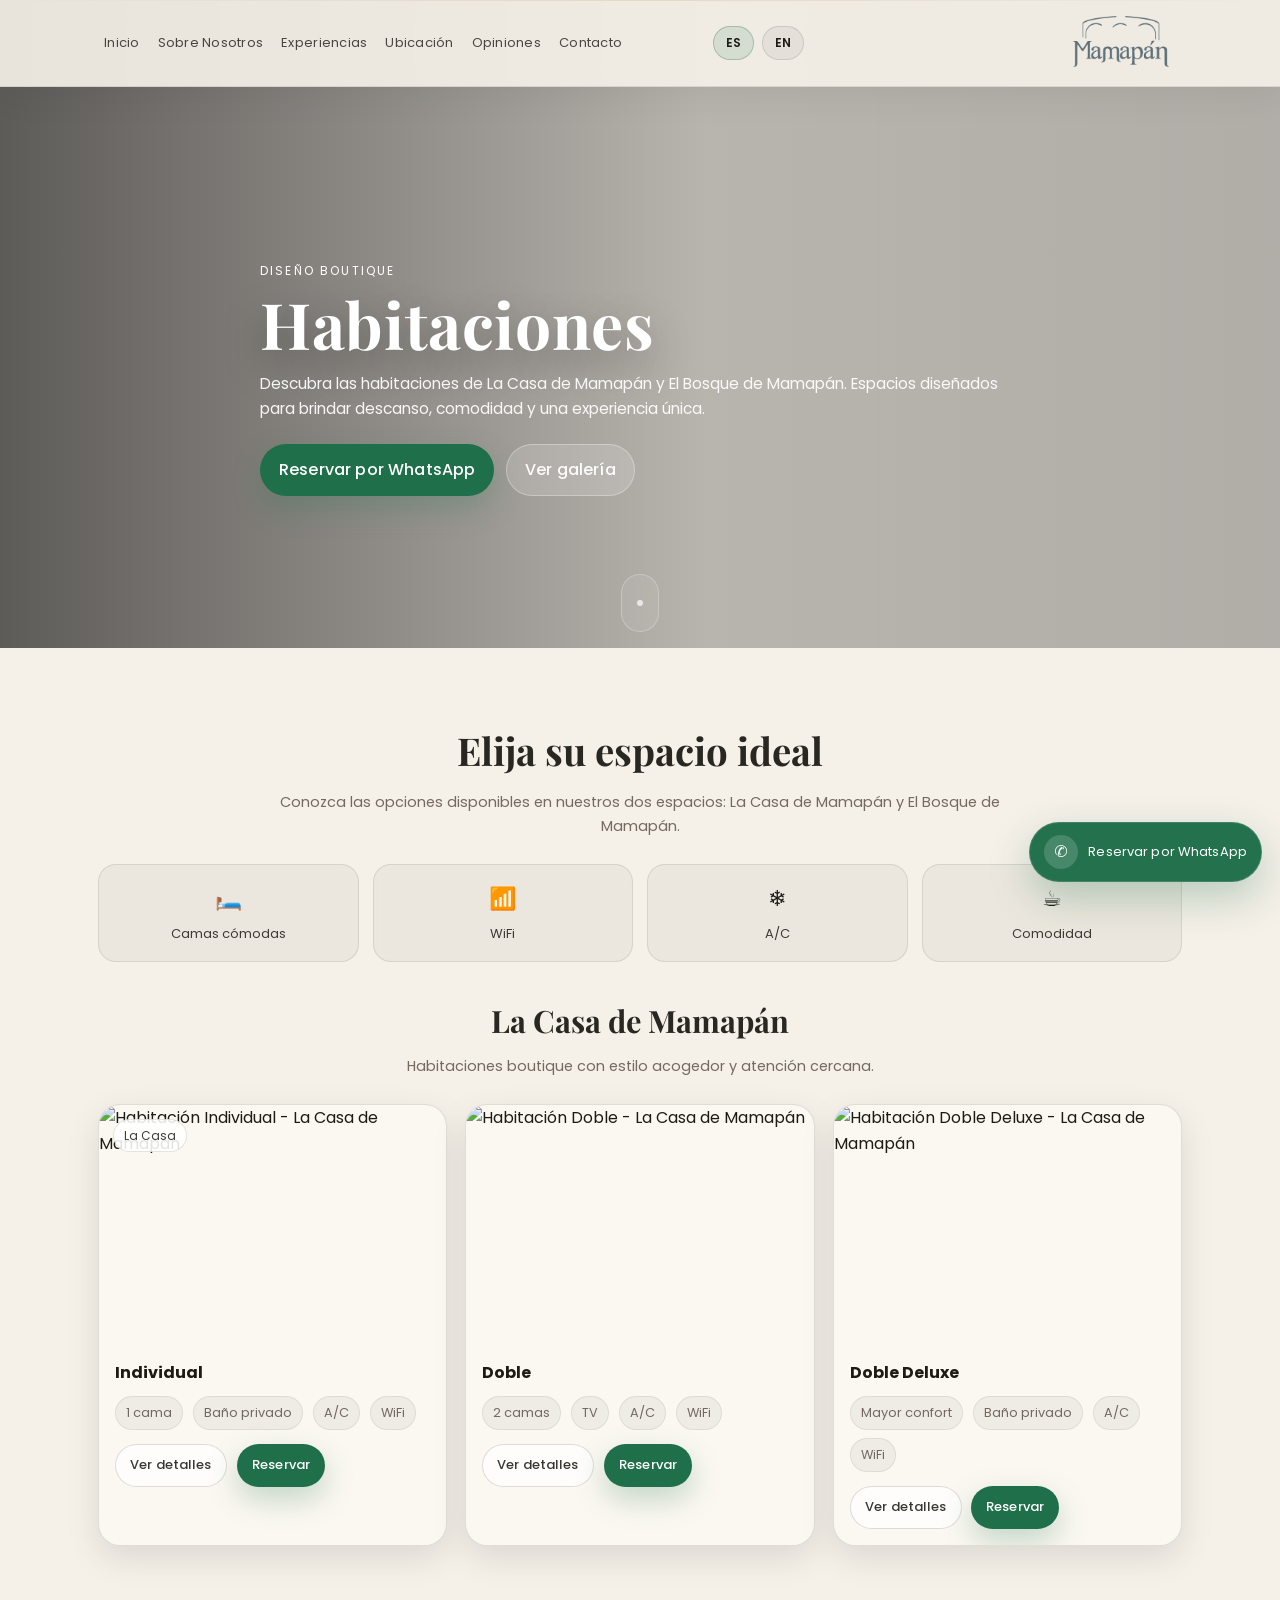
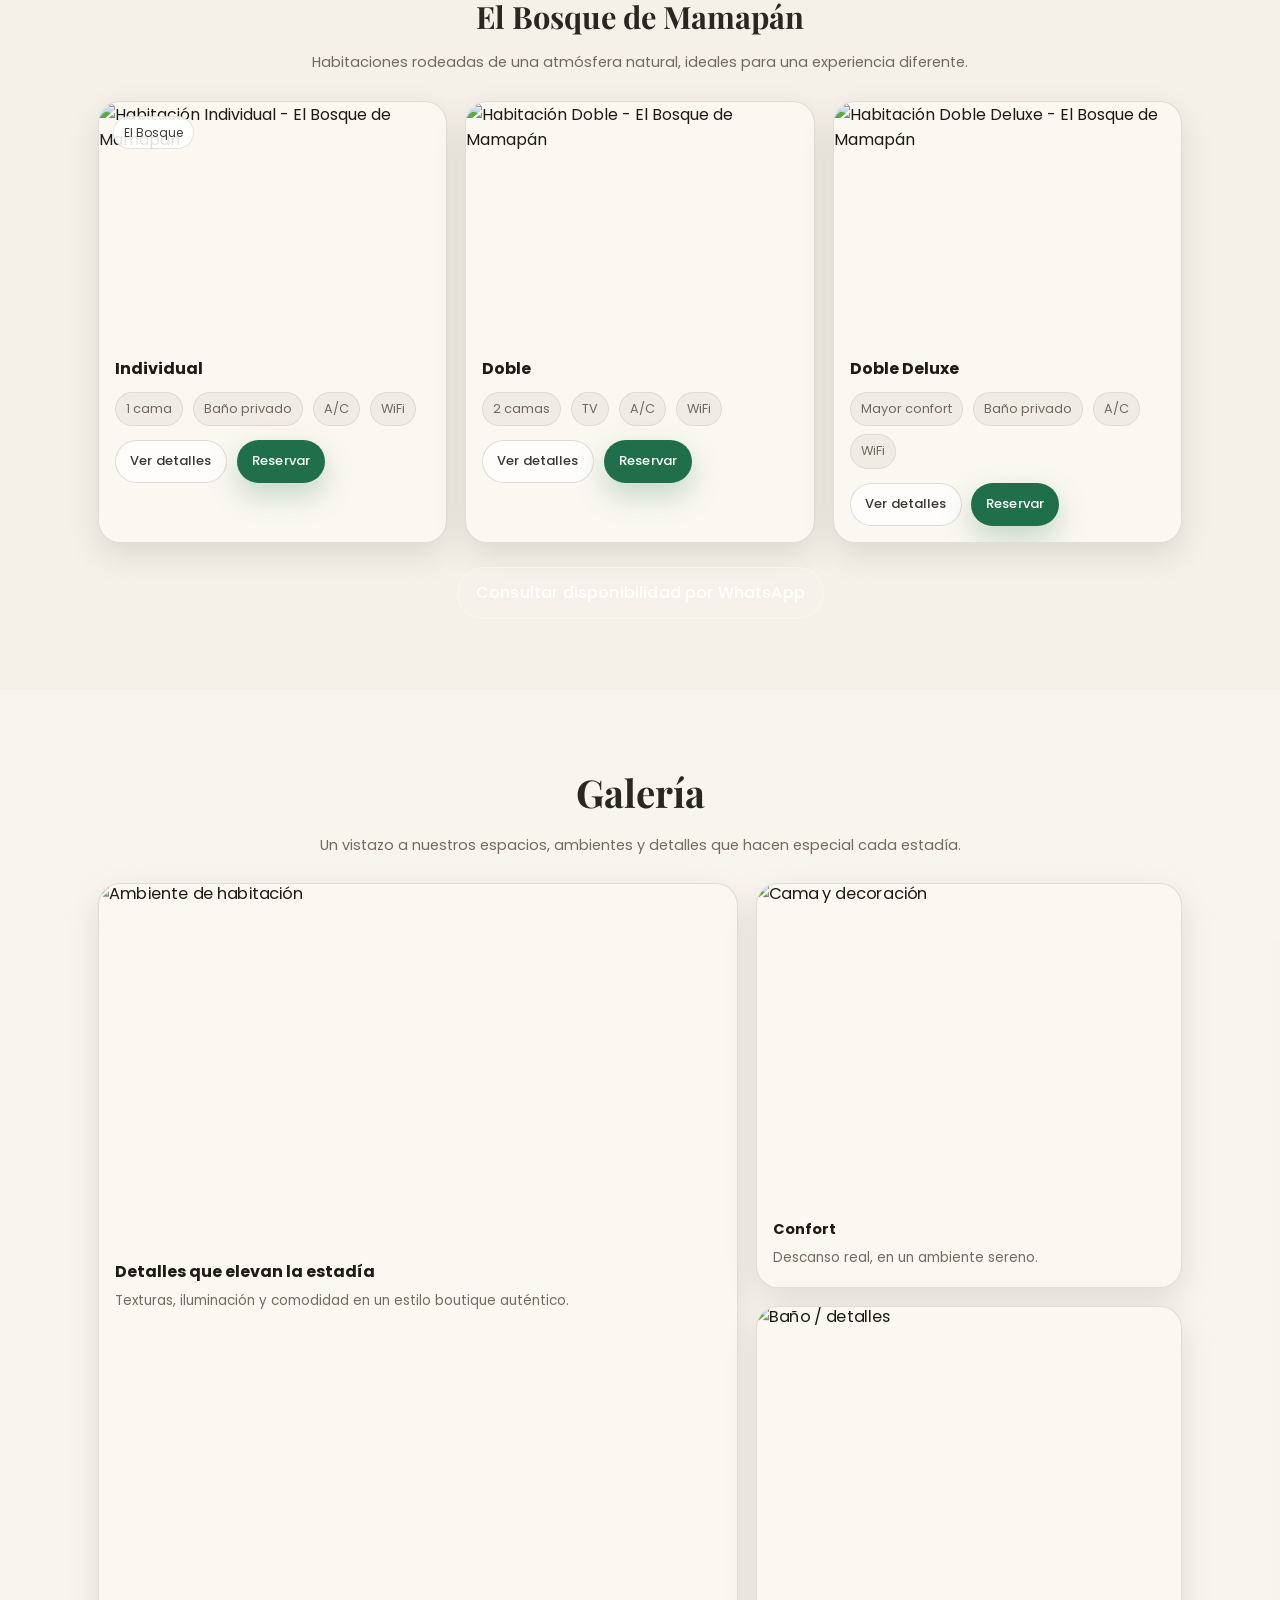
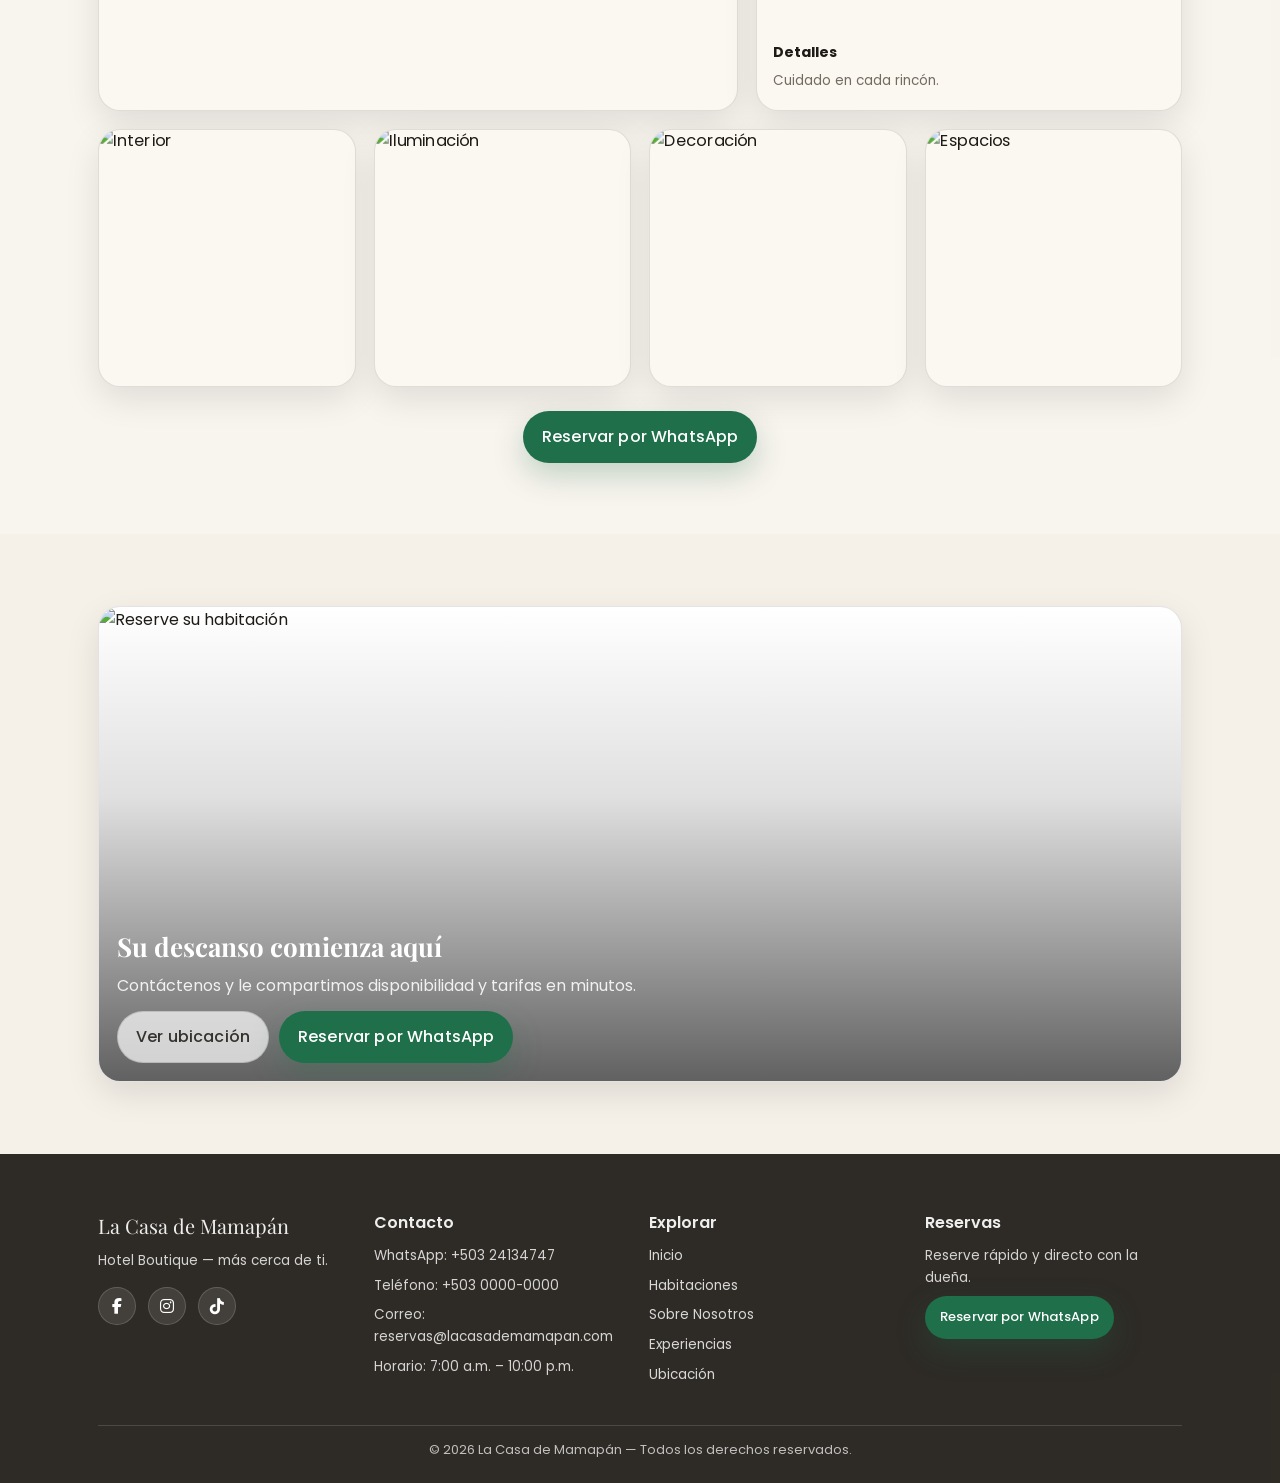
==== commit 0b151704: "Increase logo height in habitaciones.html" ====
--- a/habitaciones.html
+++ b/habitaciones.html
@@ -69,7 +69,7 @@
           <img
             src="assets/brand/Logotipo La casa de mamapán.png"
             alt="Logo Mamapán"
-            style="max-height:36px; width:auto; display:block; object-fit:contain;"
+            style="max-height:55px; width:auto; display:block; object-fit:contain;"
           />
         </div>
       </div>
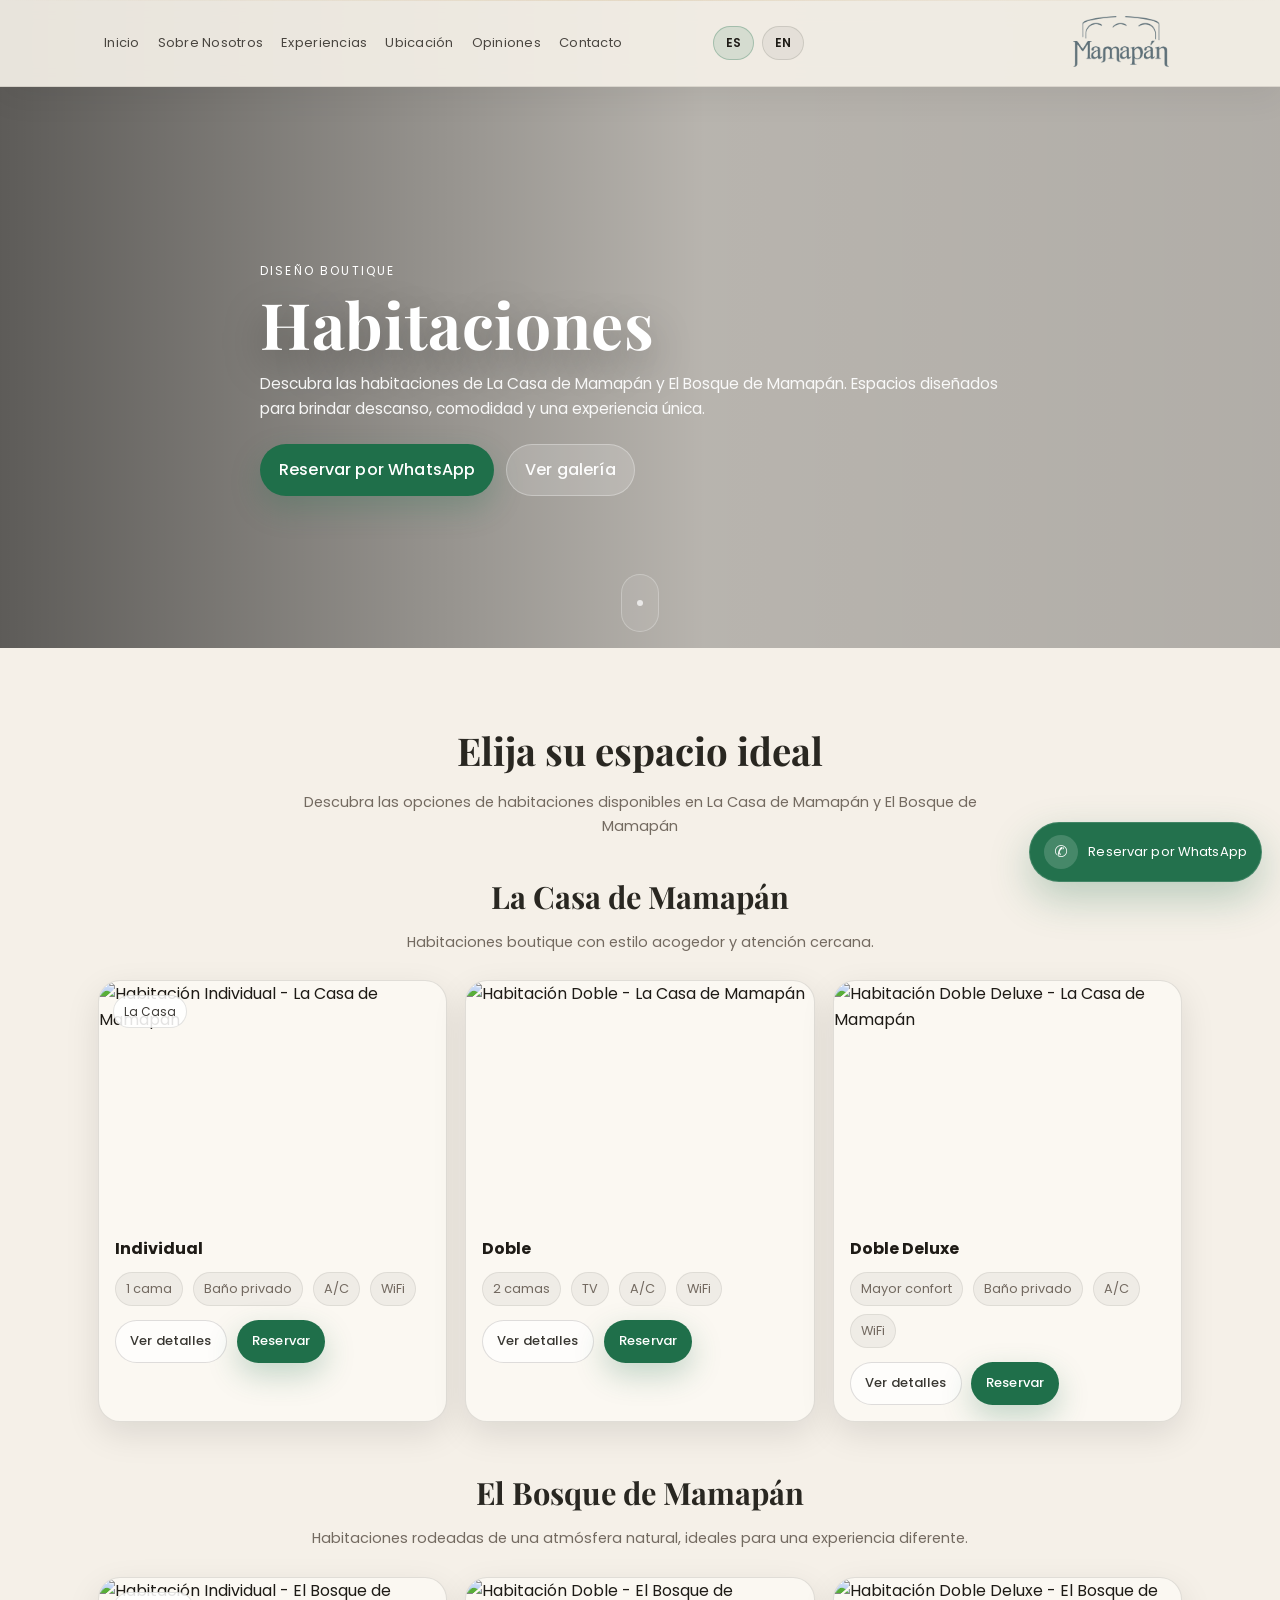
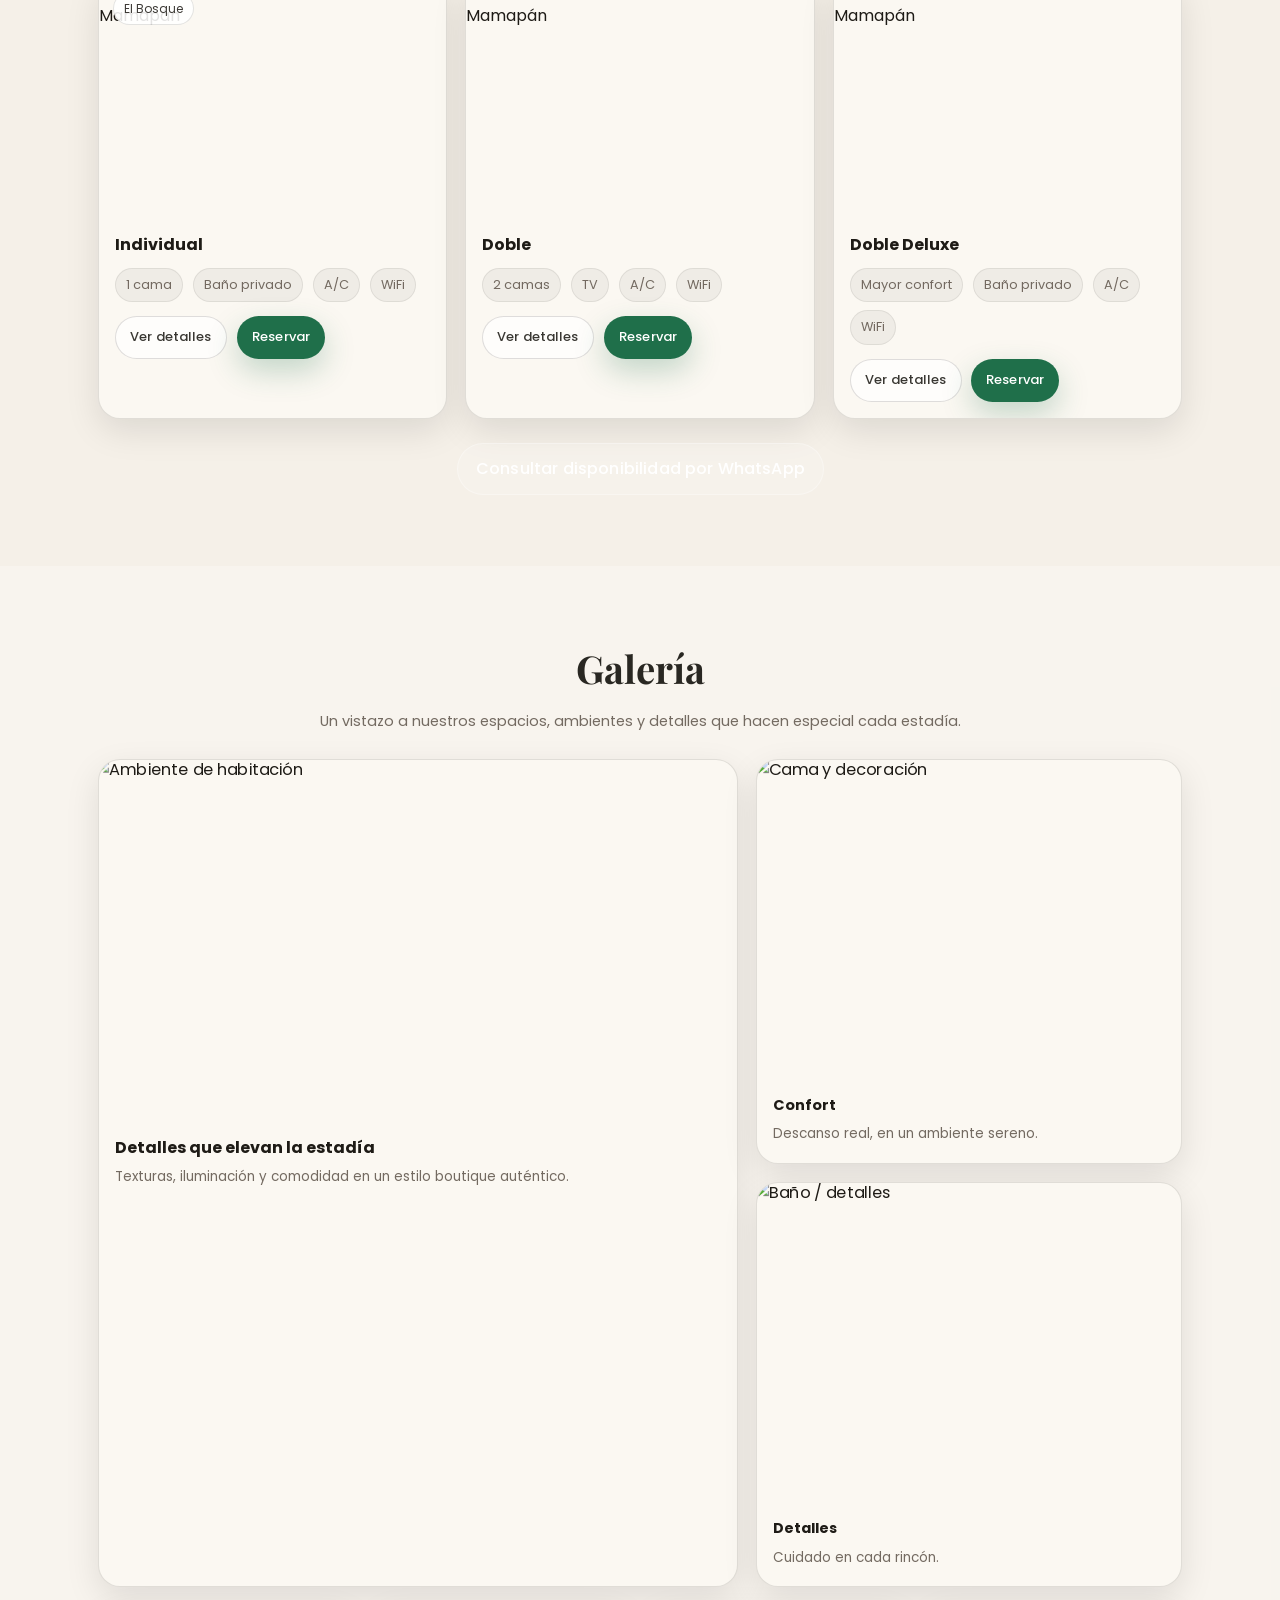
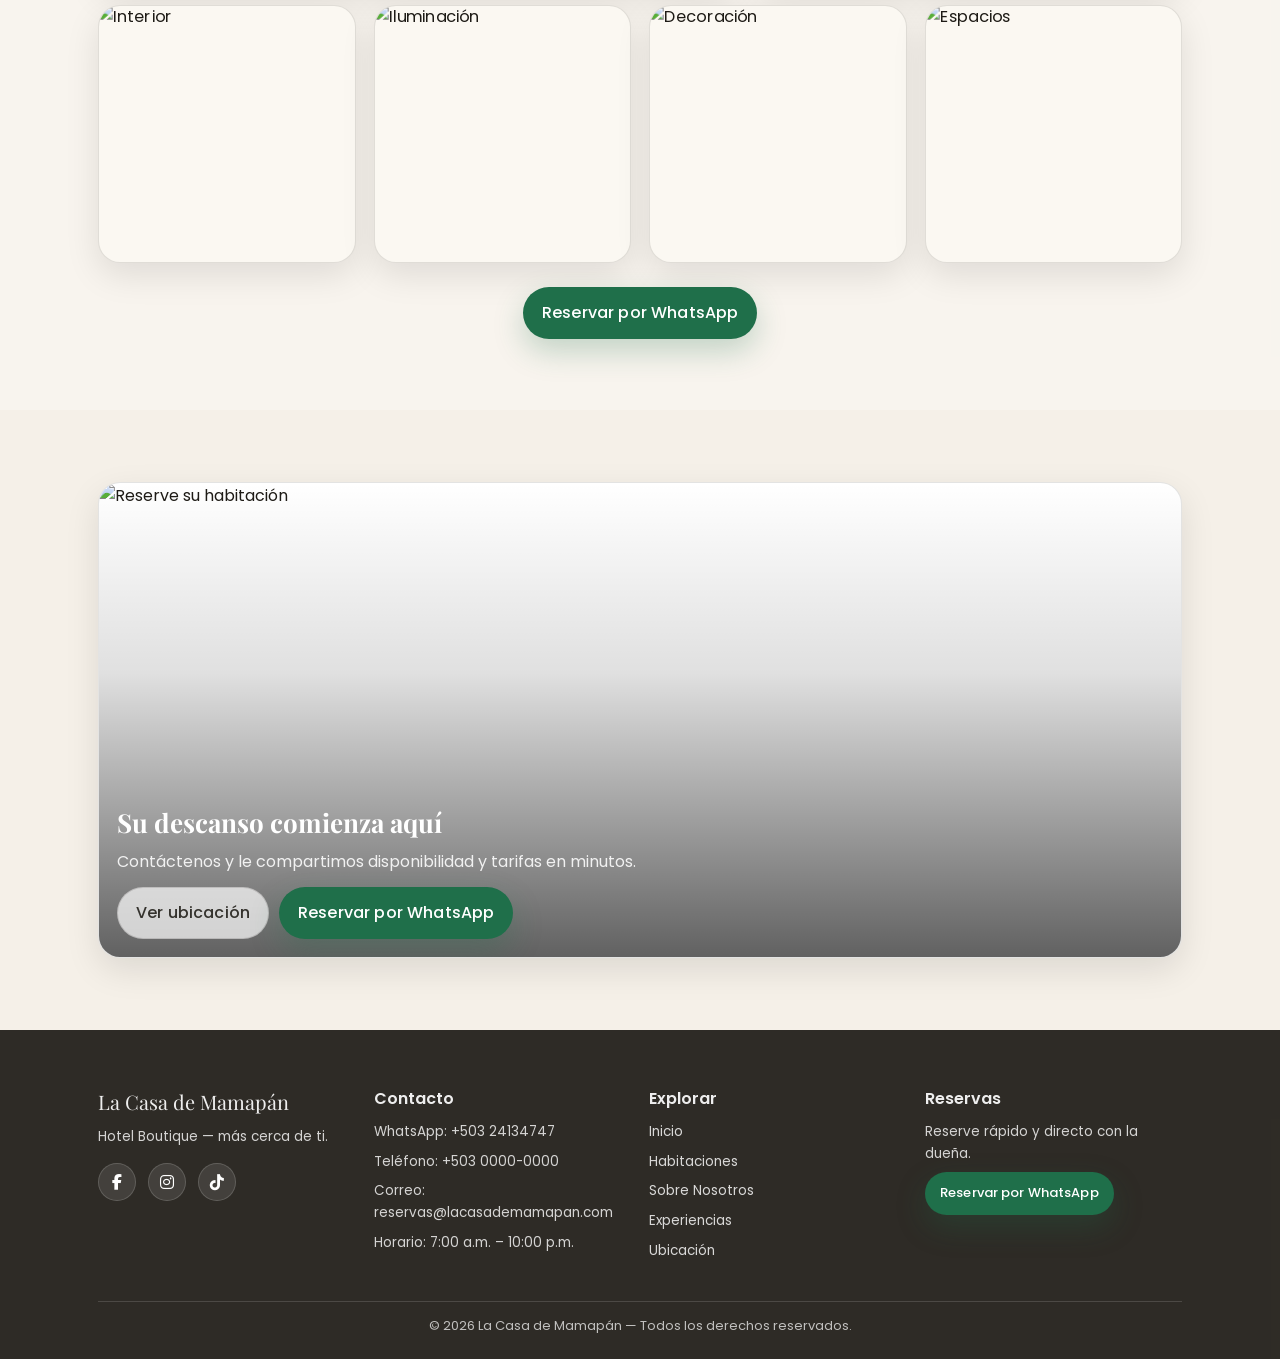
==== commit 7309db45: "Revise room options description and remove amenities Updated the description for room options and re" ====
--- a/habitaciones.html
+++ b/habitaciones.html
@@ -148,34 +148,15 @@
       </a>
     </section>
 
-    <!-- RESUMEN + AMENITIES -->
+    <!-- RESUMEN -->
     <section class="section" id="listado">
       <div class="container">
         <header class="section__head">
           <h2 class="section__title reveal">Elija su espacio ideal</h2>
           <p class="section__subtitle reveal" style="transition-delay:.06s;">
-            Conozca las opciones disponibles en nuestros dos espacios: La Casa de Mamapán y El Bosque de Mamapán.
+            Descubra las opciones de habitaciones disponibles en La Casa de Mamapán y El Bosque de Mamapán
           </p>
         </header>
-
-        <div class="icons reveal" style="transition-delay:.12s; grid-template-columns: repeat(4, minmax(0,1fr));">
-          <div class="iconcard" style="background: rgba(30,27,22,.04); border-color: rgba(30,27,22,.10);">
-            <div class="iconcard__icon">🛏️</div>
-            <div class="iconcard__label" style="color: rgba(30,27,22,.85);">Camas cómodas</div>
-          </div>
-          <div class="iconcard" style="background: rgba(30,27,22,.04); border-color: rgba(30,27,22,.10);">
-            <div class="iconcard__icon">📶</div>
-            <div class="iconcard__label" style="color: rgba(30,27,22,.85);">WiFi</div>
-          </div>
-          <div class="iconcard" style="background: rgba(30,27,22,.04); border-color: rgba(30,27,22,.10);">
-            <div class="iconcard__icon">❄️</div>
-            <div class="iconcard__label" style="color: rgba(30,27,22,.85);">A/C</div>
-          </div>
-          <div class="iconcard" style="background: rgba(30,27,22,.04); border-color: rgba(30,27,22,.10);">
-            <div class="iconcard__icon">☕</div>
-            <div class="iconcard__label" style="color: rgba(30,27,22,.85);">Comodidad</div>
-          </div>
-        </div>
 
         <!-- LA CASA DE MAMAPÁN -->
         <header class="section__head" style="margin-top:34px;">
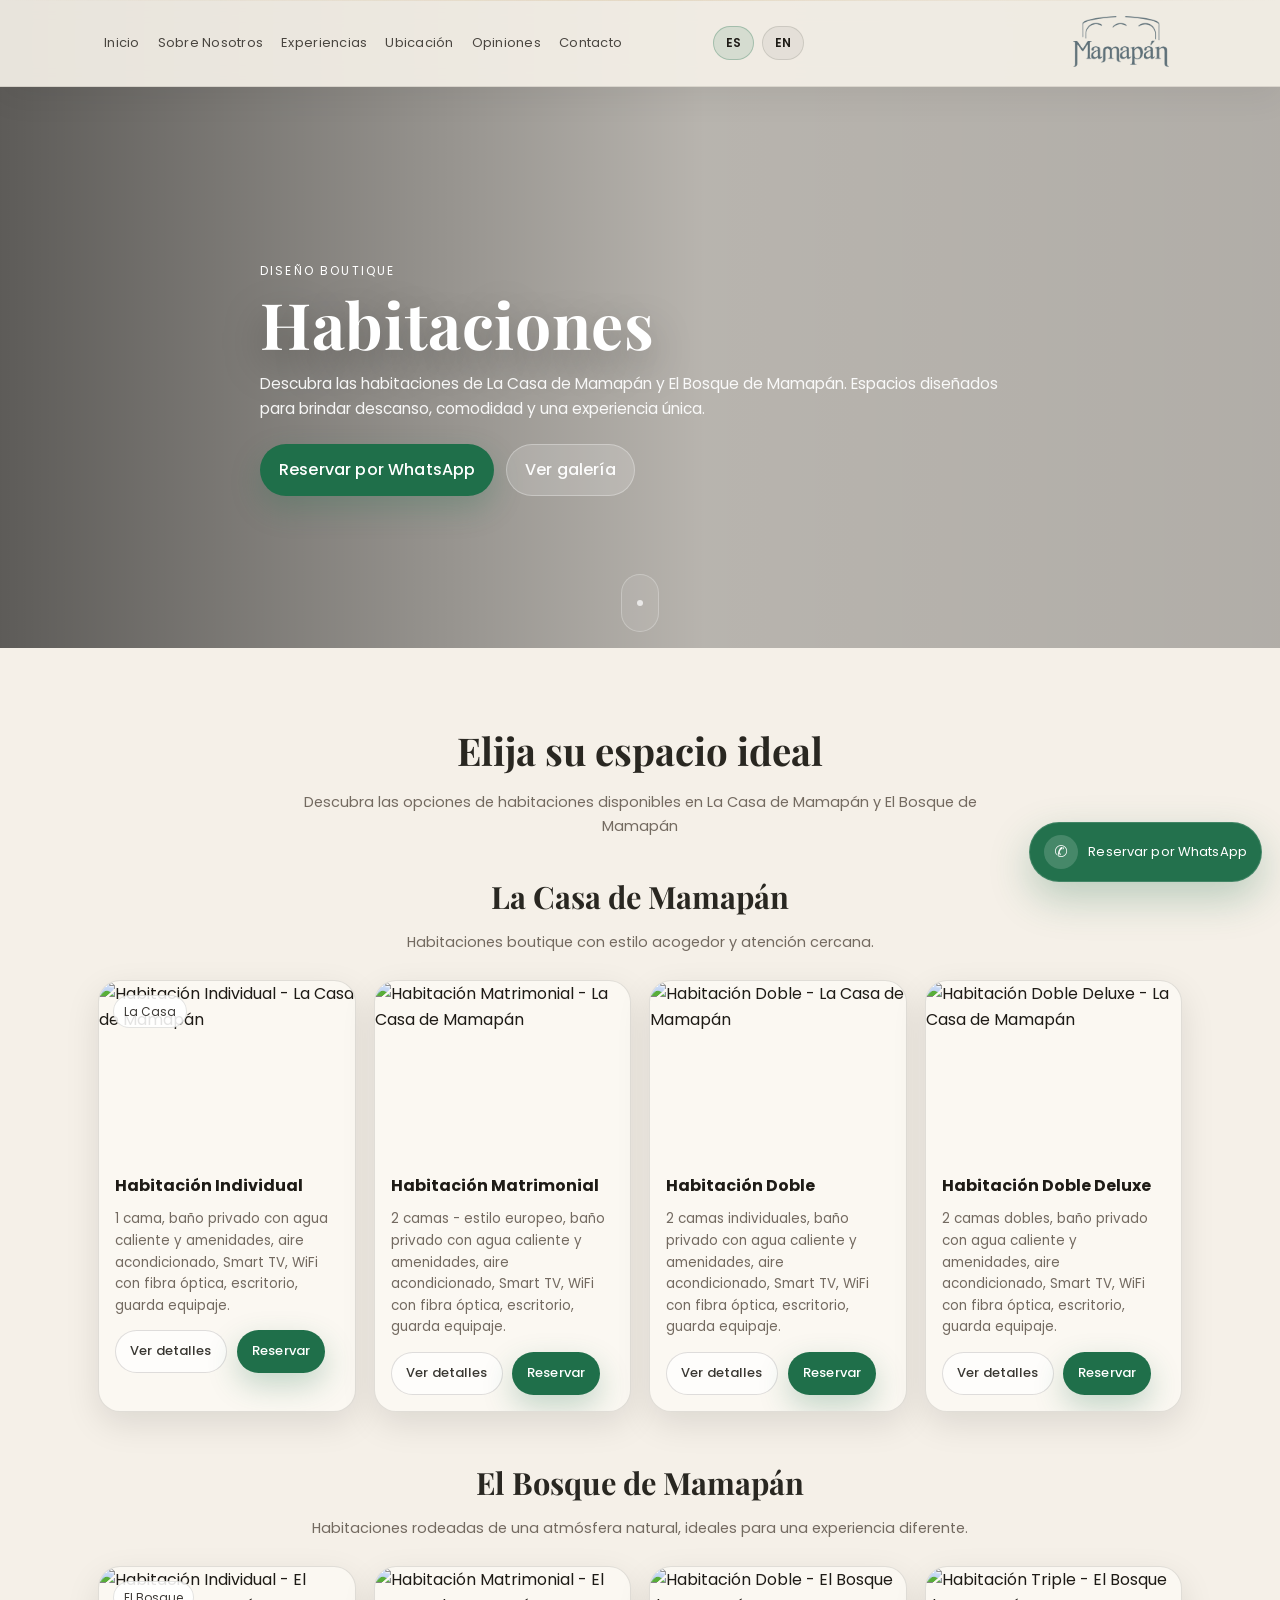
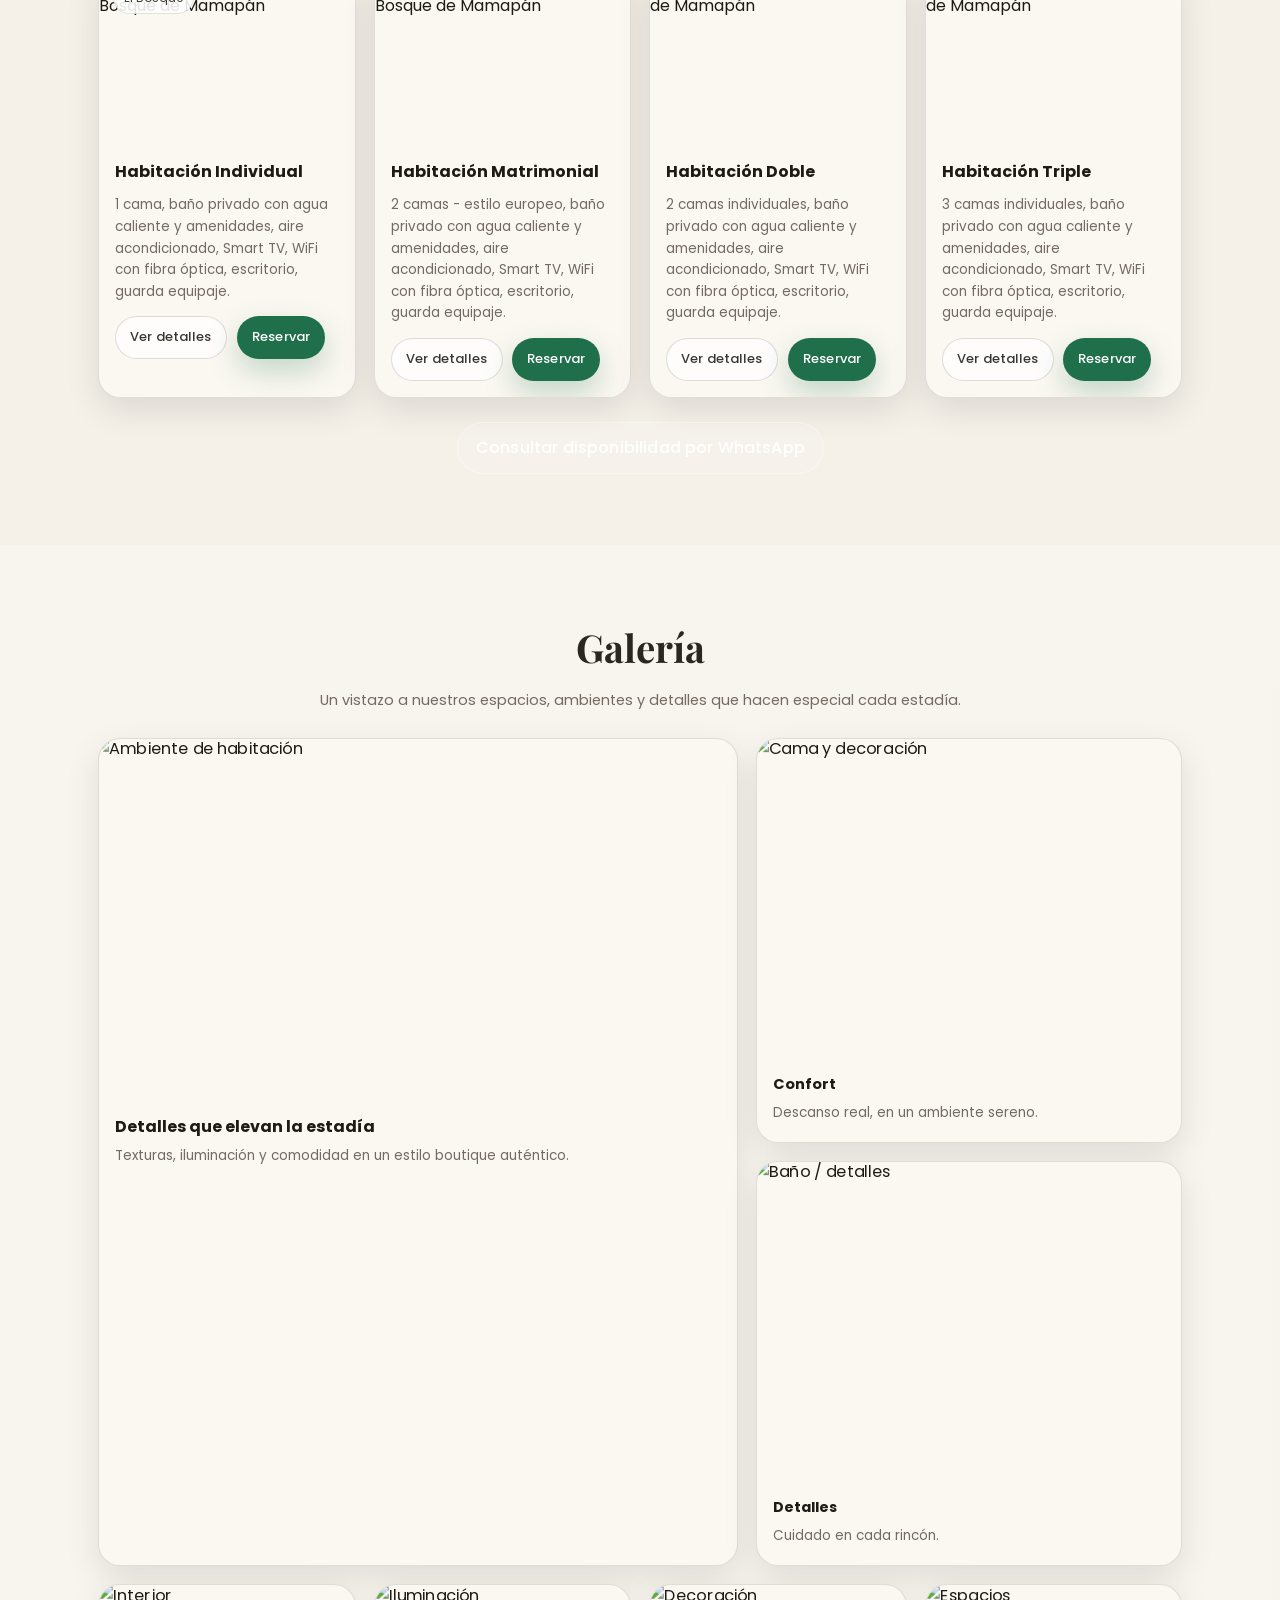
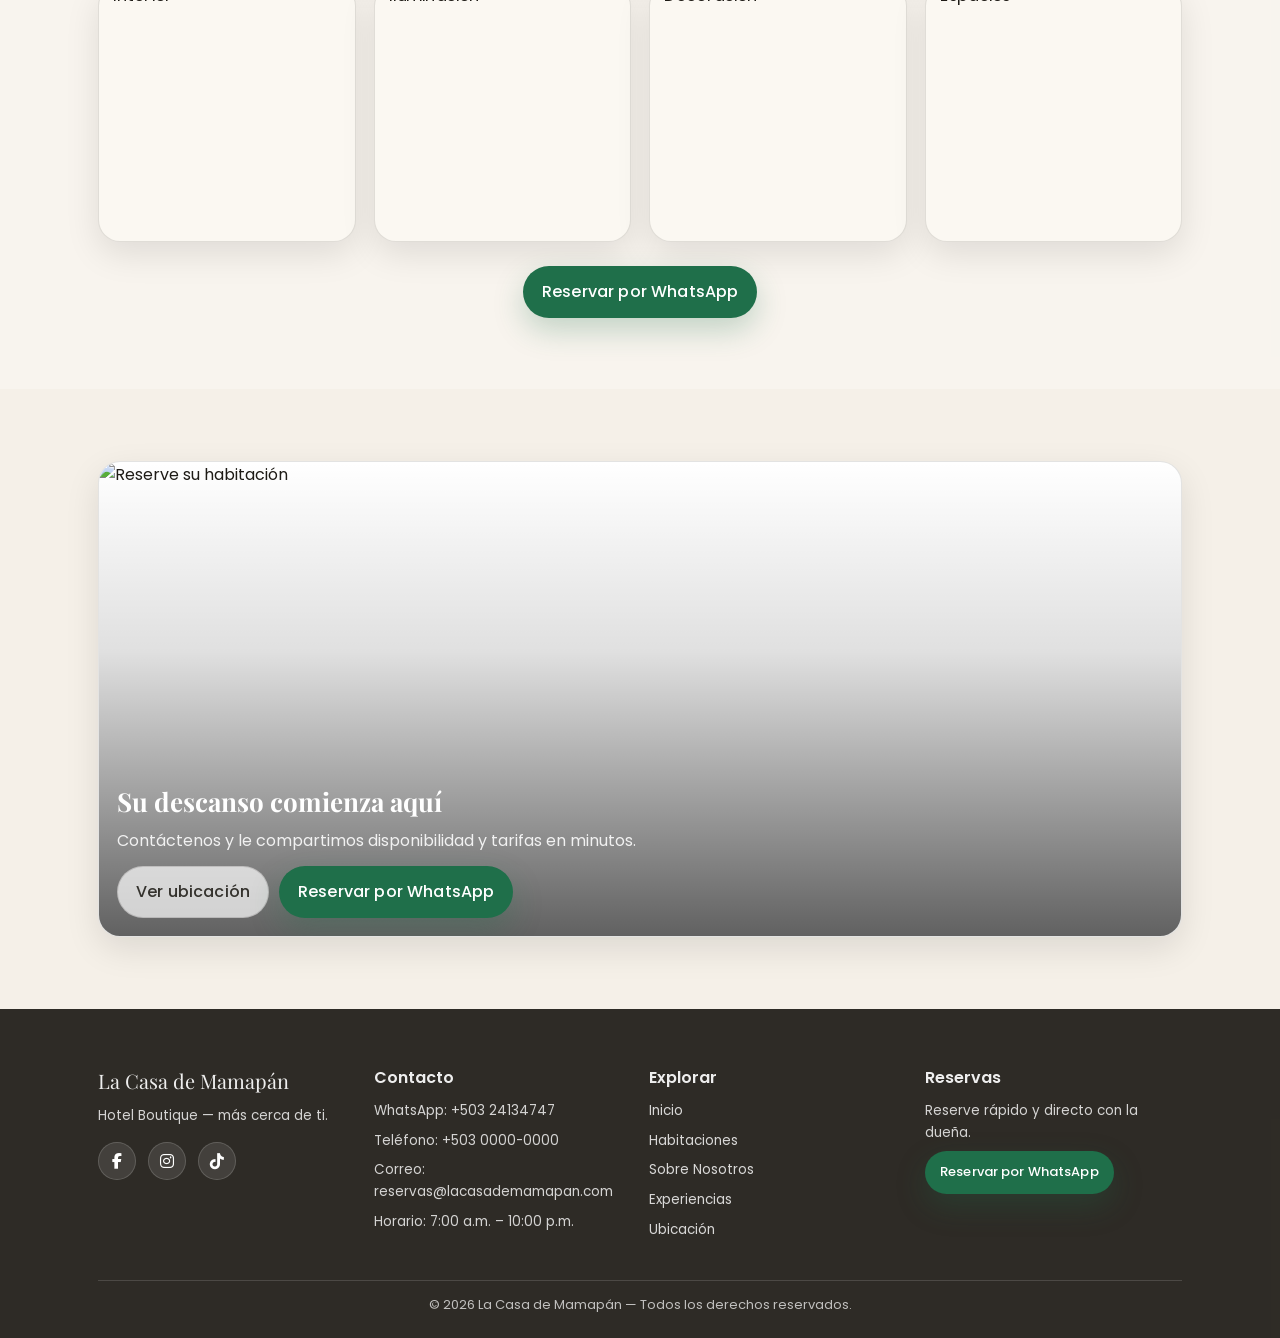
==== commit 6ea5afb6: "Update room descriptions and structure in habitaciones.html" ====
--- a/habitaciones.html
+++ b/habitaciones.html
@@ -166,20 +166,17 @@
           </p>
         </header>
 
-        <div class="grid grid--3" style="margin-top:18px;">
+        <div class="grid" style="margin-top:18px; grid-template-columns: repeat(4, minmax(0,1fr)); gap:18px;">
           <article class="room reveal">
             <div class="room__media">
               <img src="assets/habitaciones/rooms/suite_deluxe_cover.webp" alt="Habitación Individual - La Casa de Mamapán" loading="lazy" />
               <span class="badge">La Casa</span>
             </div>
             <div class="room__body">
-              <h3 class="room__title">Individual</h3>
-              <ul class="room__meta">
-                <li>1 cama</li>
-                <li>Baño privado</li>
-                <li>A/C</li>
-                <li>WiFi</li>
-              </ul>
+              <h3 class="room__title">Habitación Individual</h3>
+              <p class="card__text" style="margin:0 0 14px;">
+                1 cama, baño privado con agua caliente y amenidades, aire acondicionado, Smart TV, WiFi con fibra óptica, escritorio, guarda equipaje.
+              </p>
               <div class="room__actions">
                 <a class="btn btn--outline btn--sm" href="#">Ver detalles</a>
                 <a class="btn btn--primary btn--sm" href="#"
@@ -191,18 +188,35 @@
             </div>
           </article>
 
-          <article class="room reveal" style="transition-delay:.06s;">
+          <article class="room reveal" style="transition-delay:.04s;">
+            <div class="room__media">
+              <img src="assets/habitaciones/rooms/habitacion_matrimonial_cover.webp" alt="Habitación Matrimonial - La Casa de Mamapán" loading="lazy" />
+            </div>
+            <div class="room__body">
+              <h3 class="room__title">Habitación Matrimonial</h3>
+              <p class="card__text" style="margin:0 0 14px;">
+                2 camas - estilo europeo, baño privado con agua caliente y amenidades, aire acondicionado, Smart TV, WiFi con fibra óptica, escritorio, guarda equipaje.
+              </p>
+              <div class="room__actions">
+                <a class="btn btn--outline btn--sm" href="#">Ver detalles</a>
+                <a class="btn btn--primary btn--sm" href="#"
+                   data-wa-room="Habitación Matrimonial - La Casa de Mamapán"
+                   data-wa-context="Reserva Habitación Matrimonial La Casa de Mamapán desde Habitaciones">
+                  Reservar
+                </a>
+              </div>
+            </div>
+          </article>
+
+          <article class="room reveal" style="transition-delay:.08s;">
             <div class="room__media">
               <img src="assets/habitaciones/rooms/habitacion_doble_cover.webp" alt="Habitación Doble - La Casa de Mamapán" loading="lazy" />
             </div>
             <div class="room__body">
-              <h3 class="room__title">Doble</h3>
-              <ul class="room__meta">
-                <li>2 camas</li>
-                <li>TV</li>
-                <li>A/C</li>
-                <li>WiFi</li>
-              </ul>
+              <h3 class="room__title">Habitación Doble</h3>
+              <p class="card__text" style="margin:0 0 14px;">
+                2 camas individuales, baño privado con agua caliente y amenidades, aire acondicionado, Smart TV, WiFi con fibra óptica, escritorio, guarda equipaje.
+              </p>
               <div class="room__actions">
                 <a class="btn btn--outline btn--sm" href="#">Ver detalles</a>
                 <a class="btn btn--primary btn--sm" href="#"
@@ -219,13 +233,10 @@
               <img src="assets/habitaciones/rooms/familiar_cover.webp" alt="Habitación Doble Deluxe - La Casa de Mamapán" loading="lazy" />
             </div>
             <div class="room__body">
-              <h3 class="room__title">Doble Deluxe</h3>
-              <ul class="room__meta">
-                <li>Mayor confort</li>
-                <li>Baño privado</li>
-                <li>A/C</li>
-                <li>WiFi</li>
-              </ul>
+              <h3 class="room__title">Habitación Doble Deluxe</h3>
+              <p class="card__text" style="margin:0 0 14px;">
+                2 camas dobles, baño privado con agua caliente y amenidades, aire acondicionado, Smart TV, WiFi con fibra óptica, escritorio, guarda equipaje.
+              </p>
               <div class="room__actions">
                 <a class="btn btn--outline btn--sm" href="#">Ver detalles</a>
                 <a class="btn btn--primary btn--sm" href="#"
@@ -246,20 +257,17 @@
           </p>
         </header>
 
-        <div class="grid grid--3" style="margin-top:18px;">
+        <div class="grid" style="margin-top:18px; grid-template-columns: repeat(4, minmax(0,1fr)); gap:18px;">
           <article class="room reveal">
             <div class="room__media">
               <img src="assets/home/rooms/bosque_room_individual_cover.webp" alt="Habitación Individual - El Bosque de Mamapán" loading="lazy" />
               <span class="badge">El Bosque</span>
             </div>
             <div class="room__body">
-              <h3 class="room__title">Individual</h3>
-              <ul class="room__meta">
-                <li>1 cama</li>
-                <li>Baño privado</li>
-                <li>A/C</li>
-                <li>WiFi</li>
-              </ul>
+              <h3 class="room__title">Habitación Individual</h3>
+              <p class="card__text" style="margin:0 0 14px;">
+                1 cama, baño privado con agua caliente y amenidades, aire acondicionado, Smart TV, WiFi con fibra óptica, escritorio, guarda equipaje.
+              </p>
               <div class="room__actions">
                 <a class="btn btn--outline btn--sm" href="#">Ver detalles</a>
                 <a class="btn btn--primary btn--sm" href="#"
@@ -271,18 +279,35 @@
             </div>
           </article>
 
-          <article class="room reveal" style="transition-delay:.06s;">
+          <article class="room reveal" style="transition-delay:.04s;">
+            <div class="room__media">
+              <img src="assets/home/rooms/bosque_room_matrimonial_cover.webp" alt="Habitación Matrimonial - El Bosque de Mamapán" loading="lazy" />
+            </div>
+            <div class="room__body">
+              <h3 class="room__title">Habitación Matrimonial</h3>
+              <p class="card__text" style="margin:0 0 14px;">
+                2 camas - estilo europeo, baño privado con agua caliente y amenidades, aire acondicionado, Smart TV, WiFi con fibra óptica, escritorio, guarda equipaje.
+              </p>
+              <div class="room__actions">
+                <a class="btn btn--outline btn--sm" href="#">Ver detalles</a>
+                <a class="btn btn--primary btn--sm" href="#"
+                   data-wa-room="Habitación Matrimonial - El Bosque de Mamapán"
+                   data-wa-context="Reserva Habitación Matrimonial El Bosque de Mamapán desde Habitaciones">
+                  Reservar
+                </a>
+              </div>
+            </div>
+          </article>
+
+          <article class="room reveal" style="transition-delay:.08s;">
             <div class="room__media">
               <img src="assets/home/rooms/bosque_room_double_cover.webp" alt="Habitación Doble - El Bosque de Mamapán" loading="lazy" />
             </div>
             <div class="room__body">
-              <h3 class="room__title">Doble</h3>
-              <ul class="room__meta">
-                <li>2 camas</li>
-                <li>TV</li>
-                <li>A/C</li>
-                <li>WiFi</li>
-              </ul>
+              <h3 class="room__title">Habitación Doble</h3>
+              <p class="card__text" style="margin:0 0 14px;">
+                2 camas individuales, baño privado con agua caliente y amenidades, aire acondicionado, Smart TV, WiFi con fibra óptica, escritorio, guarda equipaje.
+              </p>
               <div class="room__actions">
                 <a class="btn btn--outline btn--sm" href="#">Ver detalles</a>
                 <a class="btn btn--primary btn--sm" href="#"
@@ -296,21 +321,18 @@
 
           <article class="room reveal" style="transition-delay:.12s;">
             <div class="room__media">
-              <img src="assets/home/rooms/bosque_room_double_deluxe_cover.webp" alt="Habitación Doble Deluxe - El Bosque de Mamapán" loading="lazy" />
-            </div>
-            <div class="room__body">
-              <h3 class="room__title">Doble Deluxe</h3>
-              <ul class="room__meta">
-                <li>Mayor confort</li>
-                <li>Baño privado</li>
-                <li>A/C</li>
-                <li>WiFi</li>
-              </ul>
-              <div class="room__actions">
-                <a class="btn btn--outline btn--sm" href="#">Ver detalles</a>
-                <a class="btn btn--primary btn--sm" href="#"
-                   data-wa-room="Habitación Doble Deluxe - El Bosque de Mamapán"
-                   data-wa-context="Reserva Habitación Doble Deluxe El Bosque de Mamapán desde Habitaciones">
+              <img src="assets/home/rooms/bosque_room_triple_cover.webp" alt="Habitación Triple - El Bosque de Mamapán" loading="lazy" />
+            </div>
+            <div class="room__body">
+              <h3 class="room__title">Habitación Triple</h3>
+              <p class="card__text" style="margin:0 0 14px;">
+                3 camas individuales, baño privado con agua caliente y amenidades, aire acondicionado, Smart TV, WiFi con fibra óptica, escritorio, guarda equipaje.
+              </p>
+              <div class="room__actions">
+                <a class="btn btn--outline btn--sm" href="#">Ver detalles</a>
+                <a class="btn btn--primary btn--sm" href="#"
+                   data-wa-room="Habitación Triple - El Bosque de Mamapán"
+                   data-wa-context="Reserva Habitación Triple El Bosque de Mamapán desde Habitaciones">
                   Reservar
                 </a>
               </div>
